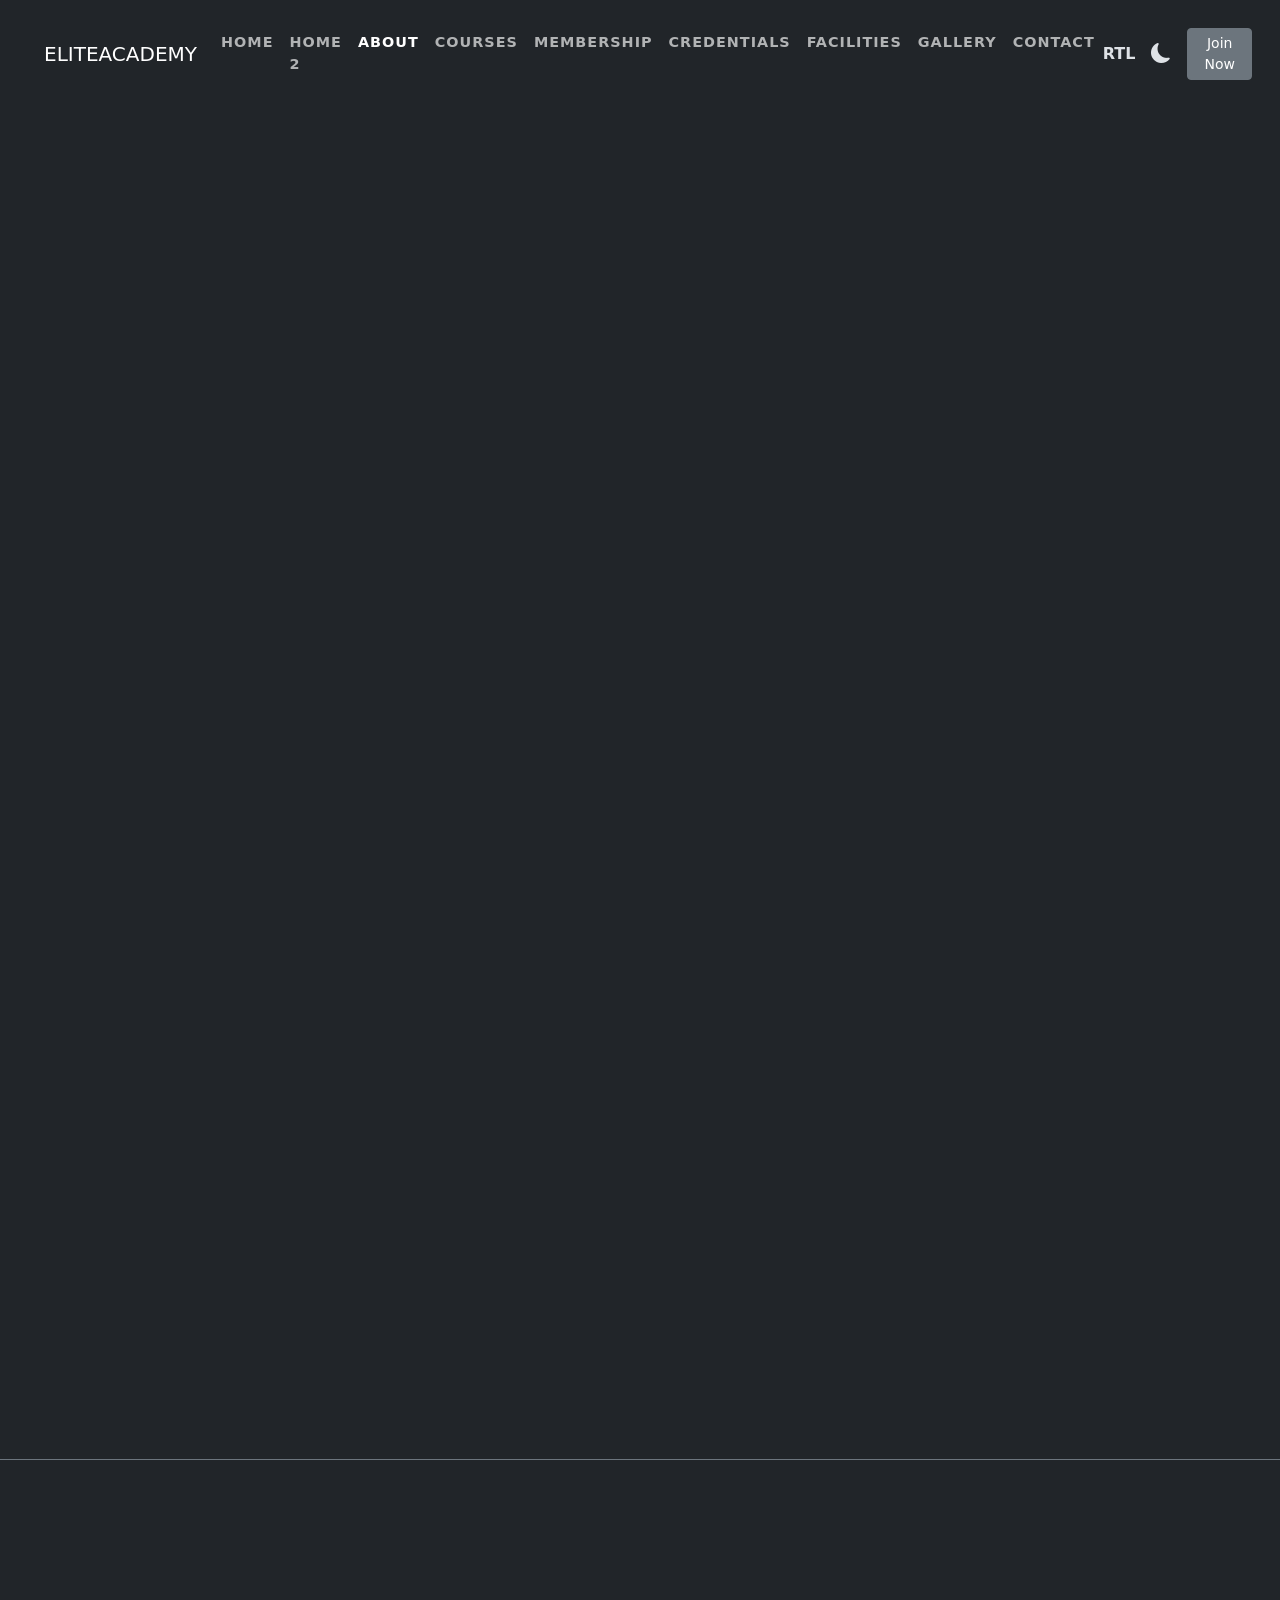
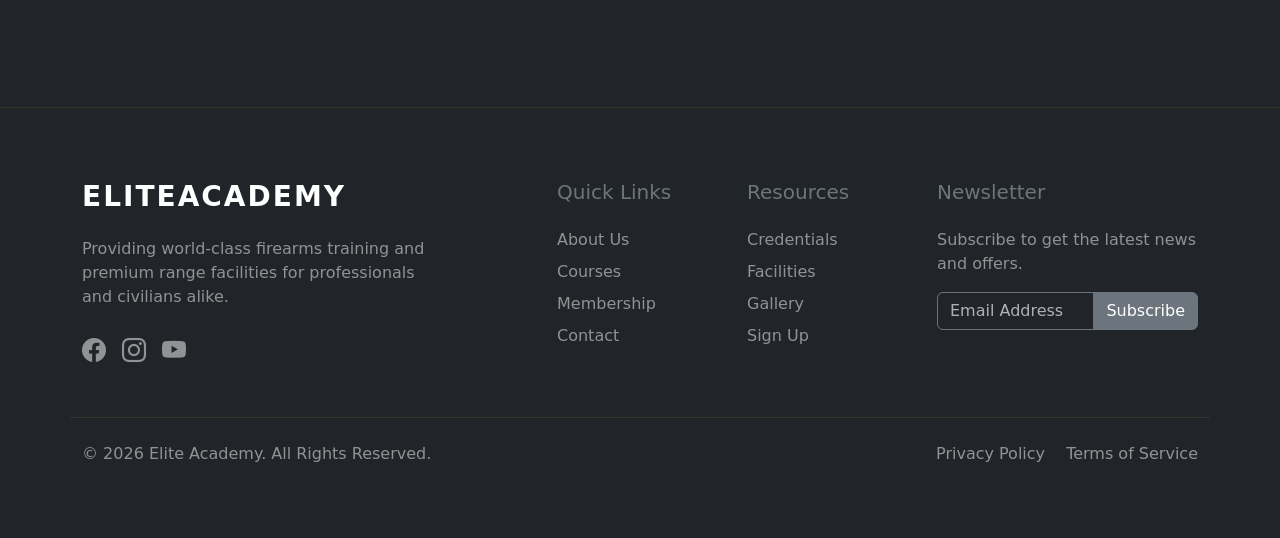
==== about.html @ 9412b26b "commit" ====
<!DOCTYPE html>
<html lang="en" data-bs-theme="dark">
<head>
  <meta charset="UTF-8">
  <meta name="viewport" content="width=device-width, initial-scale=1.0">
  <title>Elite Academy | About Us</title>
  <!-- Google Fonts -->
  <link href="https://fonts.googleapis.com/css2?family=Inter:wght@400;500;600&family=Outfit:wght@400;700;800&display=swap" rel="stylesheet">
  <!-- Bootstrap 5 CSS -->
  <link href="https://cdn.jsdelivr.net/npm/bootstrap@5.3.2/dist/css/bootstrap.min.css" rel="stylesheet">
  <!-- Bootstrap Icons -->
  <link rel="stylesheet" href="https://cdn.jsdelivr.net/npm/bootstrap-icons@1.11.1/font/bootstrap-icons.css">
  <!-- AOS CSS -->
  <link href="https://unpkg.com/aos@2.3.1/dist/aos.css" rel="stylesheet">
  <!-- Custom CSS -->
  <link rel="stylesheet" href="css/style.css">
  <!-- Favicon -->
  <link rel="icon" type="image/svg+xml" href="favicon.svg">
</head>
<body>

  <!-- Main Navigation -->
  <nav class="navbar navbar-expand-lg fixed-top glass-panel mx-3 mt-3" style="border-radius: 12px; padding: 0.5rem 1rem;">
    <div class="container-fluid">
      <a class="navbar-brand" href="index.html">ELITE<span style="color:var(--secondary-color)">ACADEMY</span></a>
      <button class="navbar-toggler" type="button" data-bs-toggle="collapse" data-bs-target="#navbarNav">
        <span class="navbar-toggler-icon"></span>
      </button>
      <div class="collapse navbar-collapse" id="navbarNav">
        <ul class="navbar-nav mx-auto mb-2 mb-lg-0 fw-semibold text-uppercase" style="letter-spacing: 1px; font-size: 0.9rem;">
          <li class="nav-item"><a class="nav-link" href="index.html">Home</a></li>
          <li class="nav-item"><a class="nav-link" href="home-2.html">Home 2</a></li>
          <li class="nav-item"><a class="nav-link active" href="about.html">About</a></li>
          <li class="nav-item"><a class="nav-link" href="courses.html">Courses</a></li>
          <li class="nav-item"><a class="nav-link" href="membership.html">Membership</a></li>
          <li class="nav-item"><a class="nav-link" href="credentials.html">Credentials</a></li>
          <li class="nav-item"><a class="nav-link" href="facilities.html">Facilities</a></li>
          <li class="nav-item"><a class="nav-link" href="gallery.html">Gallery</a></li>
          <li class="nav-item"><a class="nav-link" href="contact.html">Contact</a></li>
        </ul>
        <div class="d-flex align-items-center gap-3">
          <a href="#" id="rtl-toggle" class="nav-link fw-bold">RTL</a>
          <a href="#" id="theme-toggle" class="nav-link fs-5"><i class="bi bi-moon-fill"></i></a>
          <a href="signup.html" class="btn btn-secondary btn-sm px-3">Join Now</a>
        </div>
      </div>
    </div>
  </nav>

  <!-- Page Header -->
  <section class="py-5 mt-5 bg-color">
    <div class="container py-5 text-center" data-aos="fade-up">
      <h1 class="display-4 fw-bold">ABOUT <span style="color: var(--secondary-color);">ELITE ACADEMY</span></h1>
      <p class="lead text-muted mx-auto" style="max-width: 600px;">Forging elite marksmen through discipline, safety, and world-class instruction.</p>
    </div>
  </section>

  <!-- Academy Story Section -->
  <section class="py-5 bg-surface">
    <div class="container py-5">
      <div class="row align-items-center g-5">
        <div class="col-lg-6" data-aos="fade-right">
          <h2 class="fw-bold mb-4">Our Legacy of Excellence</h2>
          <p class="text-muted mb-4">Founded in 2010 by former military and law enforcement professionals, Elite Academy was built on a single premise: to provide civilian and professional shooters with the highest caliber of firearms training available.</p>
          <p class="text-muted mb-4">We believe that owning a firearm comes with a profound responsibility. Our mission is to equip every student with the knowledge, skills, and mindset necessary to handle firearms safely, effectively, and confidently under any circumstance.</p>
          <div class="d-flex align-items-center gap-4 mt-4">
            <div class="text-center">
              <h3 class="fw-bold text-secondary mb-1">15k+</h3>
              <span class="small text-muted">Students Trained</span>
            </div>
            <div class="text-center">
              <h3 class="fw-bold text-secondary mb-1">50+</h3>
              <span class="small text-muted">Expert Instructors</span>
            </div>
            <div class="text-center">
              <h3 class="fw-bold text-secondary mb-1">100%</h3>
              <span class="small text-muted">Safety Record</span>
            </div>
          </div>
        </div>
        <div class="col-lg-6" data-aos="fade-left">
          <div class="position-relative">
            <div class="bg-dark rounded-4 ratio ratio-4x3 d-flex align-items-center justify-content-center shadow-lg overflow-hidden">
              <img src="assets/images/certified_facility.png" alt="Certified Facility" class="w-100 h-100 object-fit-cover">
            </div>
            <div class="position-absolute bottom-0 start-0 m-3 m-md-4 bg-color p-3 p-md-4 rounded-4 shadow border border-secondary">
              <h5 class="fw-bold mb-0">Certified Facility</h5>
              <p class="text-muted small mb-0">NSSF 5-Star Rated</p>
            </div>
          </div>
        </div>
      </div>
    </div>
  </section>

  <!-- Core Values -->
  <section class="py-5 bg-color">
    <div class="container py-5">
      <h2 class="text-center fw-bold mb-5" data-aos="fade-up">Our Core Values</h2>
      <div class="row g-4 text-center">
        <div class="col-md-4" data-aos="fade-up" data-aos-delay="100">
          <i class="bi bi-shield-fill-exclamation text-secondary mb-3" style="font-size: 3rem;"></i>
          <h4 class="fw-bold">Safety First</h4>
          <p class="text-muted">Uncompromising adherence to safety protocols in every class and on every range.</p>
        </div>
        <div class="col-md-4" data-aos="fade-up" data-aos-delay="200">
          <i class="bi bi-bullseye text-secondary mb-3" style="font-size: 3rem;"></i>
          <h4 class="fw-bold">Precision</h4>
          <p class="text-muted">Commitment to accuracy, technique, and continuous improvement in marksmanship.</p>
        </div>
        <div class="col-md-4" data-aos="fade-up" data-aos-delay="300">
          <i class="bi bi-people-fill text-secondary mb-3" style="font-size: 3rem;"></i>
          <h4 class="fw-bold">Community</h4>
          <p class="text-muted">Fostering a welcoming environment for responsible gun owners to learn and grow together.</p>
        </div>
      </div>
    </div>
  </section>

  <!-- Our Facility Overview -->
  <section class="py-5 bg-surface border-top border-bottom border-secondary">
    <div class="container py-5">
      <div class="row align-items-center g-5">
        <div class="col-lg-6 order-lg-2" data-aos="fade-left">
          <h2 class="fw-bold mb-4">State-of-the-Art Facilities</h2>
          <p class="text-muted mb-4">Our 50,000 square foot facility was custom-built from the ground up to provide the safest, cleanest, and most technologically advanced shooting experience possible.</p>
          <ul class="list-unstyled mb-0">
            <li class="mb-3 d-flex align-items-center"><i class="bi bi-check2-square text-secondary me-3 fs-5"></i> 100-Yard Indoor Rifle Bays rated up to .50 BMG</li>
            <li class="mb-3 d-flex align-items-center"><i class="bi bi-check2-square text-secondary me-3 fs-5"></i> 360-Degree Tactical Shoot House for advanced training</li>
            <li class="mb-3 d-flex align-items-center"><i class="bi bi-check2-square text-secondary me-3 fs-5"></i> Advanced HEPA air filtration turning over air every 90 seconds</li>
          </ul>
        </div>
        <div class="col-lg-6 order-lg-1" data-aos="fade-right">
          <div class="img-zoom-container rounded-4 shadow-lg border border-secondary" style="height: 400px;">
            <img src="assets/images/certified_facility.png" alt="Facility" class="w-100 h-100 object-fit-cover">
          </div>
        </div>
      </div>
    </div>
  </section>

  <!-- Leadership Team -->
  <section class="py-5 bg-color">
    <div class="container py-5">
      <div class="text-center mb-5" data-aos="fade-up">
        <h6 class="text-secondary fw-bold">LEADERSHIP</h6>
        <h2 class="display-5 fw-bold">THE COMMAND STAFF</h2>
      </div>
      <div class="row g-4 justify-content-center">
        <div class="col-lg-4 col-md-6" data-aos="fade-up" data-aos-delay="100">
          <div class="military-card text-center p-4 h-100">
            <img src="https://images.unsplash.com/photo-1507003211169-0a1dd7228f2d?ixlib=rb-4.0.3&auto=format&fit=crop&w=400&q=80" alt="CEO" class="rounded-circle mb-4 border border-3 border-secondary" style="width: 150px; height: 150px; object-fit: cover;">
            <h4 class="fw-bold mb-1">Robert Vance</h4>
            <p class="text-secondary small mb-3">Founder & CEO</p>
            <p class="text-muted small">Former Marine Force Recon. Founded Elite Academy to bring professional-grade training to the civilian market.</p>
          </div>
        </div>
        <div class="col-lg-4 col-md-6" data-aos="fade-up" data-aos-delay="200">
          <div class="military-card text-center p-4 h-100">
            <img src="https://images.unsplash.com/photo-1573496359142-b8d87734a5a2?ixlib=rb-4.0.3&auto=format&fit=crop&w=400&q=80" alt="Director" class="rounded-circle mb-4 border border-3 border-secondary" style="width: 150px; height: 150px; object-fit: cover;">
            <h4 class="fw-bold mb-1">Elena Rostova</h4>
            <p class="text-secondary small mb-3">Director of Training</p>
            <p class="text-muted small">Oversees curriculum development. 15 years experience in international security consulting.</p>
          </div>
        </div>
      </div>
    </div>
  </section>

  <!-- Join The Team CTA -->
  <section class="py-5 bg-surface border-top border-secondary text-center">
    <div class="container py-5" data-aos="zoom-in">
      <h2 class="display-6 fw-bold mb-4">WANT TO JOIN OUR RANKS?</h2>
      <p class="text-muted mb-4 mx-auto" style="max-width: 600px;">We are always looking for dedicated Range Safety Officers, certified instructors, and administrative staff to join the Elite family.</p>
      <a href="contact.html" class="btn btn-secondary btn-lg px-5">View Careers</a>
    </div>
  </section>

  <!-- 7. Meet Our Instructors -->
  <section class="py-5 bg-color">
    <div class="container py-5">
      <div class="text-center mb-5" data-aos="fade-up">
        <h6 class="text-secondary fw-bold">OUR TEAM</h6>
        <h2 class="display-5 fw-bold">MEET THE EXPERTS</h2>
        <p class="text-muted mx-auto" style="max-width: 600px;">Learn from the best. Our instructors have decades of combined experience in military, law enforcement, and competitive shooting.</p>
      </div>
      <div class="row g-4">
        <!-- Instructor 1 -->
        <div class="col-lg-3 col-md-6" data-aos="fade-up" data-aos-delay="100">
          <div class="military-card h-100 border-0 shadow-sm text-center">
            <div class="p-4">
              <div class="rounded-circle overflow-hidden mx-auto mb-4 border border-3 border-secondary" style="width: 150px; height: 150px;">
                <img src="https://images.unsplash.com/photo-1564564321837-a57b7070ac4f?ixlib=rb-4.0.3&auto=format&fit=crop&w=400&q=80" alt="Instructor 1" class="w-100 h-100 object-fit-cover">
              </div>
              <h4 class="fw-bold mb-1">David "Ghost" Vance</h4>
              <p class="text-secondary small mb-3">Chief Instructor / Ex-Special Forces</p>
              <p class="text-muted small">Specializing in advanced tactical movement, low-light engagements, and long-range precision.</p>
            </div>
          </div>
        </div>
        <!-- Instructor 2 -->
        <div class="col-lg-3 col-md-6" data-aos="fade-up" data-aos-delay="200">
          <div class="military-card h-100 border-0 shadow-sm text-center">
            <div class="p-4">
              <div class="rounded-circle overflow-hidden mx-auto mb-4 border border-3 border-secondary" style="width: 150px; height: 150px;">
                <img src="https://images.unsplash.com/photo-1573496359142-b8d87734a5a2?ixlib=rb-4.0.3&auto=format&fit=crop&w=400&q=80" alt="Instructor 2" class="w-100 h-100 object-fit-cover">
              </div>
              <h4 class="fw-bold mb-1">Sarah Mitchell</h4>
              <p class="text-secondary small mb-3">Defensive Pistol Expert</p>
              <p class="text-muted small">Passionate about empowering civilians with CCW training, situational awareness, and safety fundamentals.</p>
            </div>
          </div>
        </div>
        <!-- Instructor 3 -->
        <div class="col-lg-3 col-md-6" data-aos="fade-up" data-aos-delay="300">
          <div class="military-card h-100 border-0 shadow-sm text-center">
            <div class="p-4">
              <div class="rounded-circle overflow-hidden mx-auto mb-4 border border-3 border-secondary" style="width: 150px; height: 150px;">
                <img src="https://images.unsplash.com/photo-1500648767791-00dcc994a43e?ixlib=rb-4.0.3&auto=format&fit=crop&w=400&q=80" alt="Instructor 3" class="w-100 h-100 object-fit-cover">
              </div>
              <h4 class="fw-bold mb-1">Marcus Thorne</h4>
              <p class="text-secondary small mb-3">Competitive Shooting Coach</p>
              <p class="text-muted small">Grand Master USPSA competitor. Focuses on speed, efficiency, and stage breakdown strategies.</p>
            </div>
          </div>
        </div>
        <!-- Instructor 4 -->
        <div class="col-lg-3 col-md-6" data-aos="fade-up" data-aos-delay="400">
          <div class="military-card h-100 border-0 shadow-sm text-center">
            <div class="p-4">
              <div class="rounded-circle overflow-hidden mx-auto mb-4 border border-3 border-secondary" style="width: 150px; height: 150px;">
                <img src="https://images.unsplash.com/photo-1507003211169-0a1dd7228f2d?ixlib=rb-4.0.3&auto=format&fit=crop&w=400&q=80" alt="Instructor 4" class="w-100 h-100 object-fit-cover">
              </div>
              <h4 class="fw-bold mb-1">James O'Connor</h4>
              <p class="text-secondary small mb-3">Law Enforcement Liaison</p>
              <p class="text-muted small">Over 20 years in law enforcement. Instructs on duty-carry techniques, escalation of force, and retention.</p>
            </div>
          </div>
        </div>
      </div>
    </div>
  </section>

  <!-- 6. Testimonials -->
  <section class="py-5 bg-surface">
    <div class="container py-5">
      <div class="text-center mb-5" data-aos="fade-up">
        <h6 class="text-secondary fw-bold">REVIEWS</h6>
        <h2 class="display-5 fw-bold">STUDENT SUCCESS STORIES</h2>
      </div>
      <div class="row g-4">
        <div class="col-lg-4" data-aos="fade-up" data-aos-delay="100">
          <div class="military-card p-4 h-100 d-flex flex-column">
            <div class="d-flex text-warning mb-3">
              <i class="bi bi-star-fill"></i><i class="bi bi-star-fill"></i><i class="bi bi-star-fill"></i><i class="bi bi-star-fill"></i><i class="bi bi-star-fill"></i>
            </div>
            <p class="fst-italic text-muted mb-4 flex-grow-1">"The credentialing system gave me a clear path to improve. I started at Level 1 with zero experience, and now I'm competing in local matches!"</p>
            <div class="d-flex align-items-center mt-auto">
              <div class="rounded-circle bg-secondary d-flex justify-content-center align-items-center fw-bold fs-5 text-dark" style="width: 50px; height: 50px;">JS</div>
              <div class="ms-3">
                <h6 class="mb-0 fw-bold">John Smith</h6>
                <span class="text-muted small">Advanced Member</span>
              </div>
            </div>
          </div>
        </div>
        <div class="col-lg-4" data-aos="fade-up" data-aos-delay="200">
          <div class="military-card p-4 h-100 d-flex flex-column">
            <div class="d-flex text-warning mb-3">
              <i class="bi bi-star-fill"></i><i class="bi bi-star-fill"></i><i class="bi bi-star-fill"></i><i class="bi bi-star-fill"></i><i class="bi bi-star-fill"></i>
            </div>
            <p class="fst-italic text-muted mb-4 flex-grow-1">"The facilities are top-notch and the instructors are incredibly patient but professional. Highly recommend the VIP membership."</p>
            <div class="d-flex align-items-center mt-auto">
              <div class="rounded-circle bg-secondary d-flex justify-content-center align-items-center fw-bold fs-5 text-dark" style="width: 50px; height: 50px;">MD</div>
              <div class="ms-3">
                <h6 class="mb-0 fw-bold">Mike Davis</h6>
                <span class="text-muted small">VIP Member</span>
              </div>
            </div>
          </div>
        </div>
        <div class="col-lg-4" data-aos="fade-up" data-aos-delay="300">
          <div class="military-card p-4 h-100 d-flex flex-column">
            <div class="d-flex text-warning mb-3">
              <i class="bi bi-star-fill"></i><i class="bi bi-star-fill"></i><i class="bi bi-star-fill"></i><i class="bi bi-star-fill"></i><i class="bi bi-star-fill"></i>
            </div>
            <p class="fst-italic text-muted mb-4 flex-grow-1">"Their safety-first culture immediately put me at ease. The defensive training course completely changed my perspective on personal protection."</p>
            <div class="d-flex align-items-center mt-auto">
              <div class="rounded-circle bg-secondary d-flex justify-content-center align-items-center fw-bold fs-5 text-dark" style="width: 50px; height: 50px;">ST</div>
              <div class="ms-3">
                <h6 class="mb-0 fw-bold">Sarah Thompson</h6>
                <span class="text-muted small">Level 2 Student</span>
              </div>
            </div>
          </div>
        </div>
      </div>
    </div>
  </section>

  <!-- 12. Newsletter CTA -->
  <section class="py-5 bg-color border-top border-secondary">
    <div class="container py-5">
      <div class="row justify-content-center text-center">
        <div class="col-lg-8" data-aos="zoom-in">
          <h2 class="display-6 fw-bold mb-3">STAY ON TARGET</h2>
          <p class="text-muted mb-4 mx-auto" style="max-width: 500px;">Join our mailing list to receive the latest news, exclusive course discounts, and upcoming event invitations directly to your inbox.</p>
          <form class="d-flex flex-column flex-md-row gap-2 justify-content-center mx-auto" style="max-width: 600px;">
            <input type="email" class="form-control bg-dark border-secondary text-white py-3 px-4" placeholder="Enter your email address" required>
            <button type="submit" class="btn btn-secondary py-3 px-5 fw-bold text-uppercase">Subscribe</button>
          </form>
          <p class="small text-muted mt-3">We respect your privacy. No spam, ever.</p>
        </div>
      </div>
    </div>
  </section>
  <!-- Footer -->
  <footer class="bg-dark text-white py-5 border-top" style="border-color: #2c382c !important;">
    <div class="container py-4">
      <div class="row g-4">
        <div class="col-lg-4">
          <h3 class="font-outfit fw-bold mb-4" style="letter-spacing: 2px;">ELITE<span style="color:var(--secondary-color)">ACADEMY</span></h3>
          <p class="text-white-50">Providing world-class firearms training and premium range facilities for professionals and civilians alike.</p>
          <div class="d-flex gap-3 mt-4">
            <a href="#" class="text-white-50 text-decoration-none fs-4 hover-secondary"><i class="bi bi-facebook"></i></a>
            <a href="#" class="text-white-50 text-decoration-none fs-4 hover-secondary"><i class="bi bi-instagram"></i></a>
            <a href="#" class="text-white-50 text-decoration-none fs-4 hover-secondary"><i class="bi bi-youtube"></i></a>
          </div>
        </div>
        <div class="col-lg-2 offset-lg-1">
          <h5 class="mb-4 text-secondary">Quick Links</h5>
          <ul class="list-unstyled">
            <li class="mb-2"><a href="about.html" class="text-white-50 text-decoration-none">About Us</a></li>
            <li class="mb-2"><a href="courses.html" class="text-white-50 text-decoration-none">Courses</a></li>
            <li class="mb-2"><a href="membership.html" class="text-white-50 text-decoration-none">Membership</a></li>
            <li class="mb-2"><a href="contact.html" class="text-white-50 text-decoration-none">Contact</a></li>
          </ul>
        </div>
        <div class="col-lg-2">
          <h5 class="mb-4 text-secondary">Resources</h5>
          <ul class="list-unstyled">
            <li class="mb-2"><a href="credentials.html" class="text-white-50 text-decoration-none">Credentials</a></li>
            <li class="mb-2"><a href="facilities.html" class="text-white-50 text-decoration-none">Facilities</a></li>
            <li class="mb-2"><a href="gallery.html" class="text-white-50 text-decoration-none">Gallery</a></li>
            <li class="mb-2"><a href="signup.html" class="text-white-50 text-decoration-none">Sign Up</a></li>
          </ul>
        </div>
        <div class="col-lg-3">
          <h5 class="mb-4 text-secondary">Newsletter</h5>
          <p class="text-white-50">Subscribe to get the latest news and offers.</p>
          <div class="input-group mb-3">
            <input type="email" class="form-control bg-transparent text-white border-secondary" placeholder="Email Address">
            <button class="btn btn-secondary" type="button">Subscribe</button>
          </div>
        </div>
      </div>
      <div class="row mt-5 pt-4 border-top" style="border-color: #2c382c !important;">
        <div class="col-md-6 text-center text-md-start">
          <p class="text-white-50 mb-0">&copy; 2026 Elite Academy. All Rights Reserved.</p>
        </div>
        <div class="col-md-6 text-center text-md-end">
          <a href="#" class="text-white-50 text-decoration-none me-3">Privacy Policy</a>
          <a href="#" class="text-white-50 text-decoration-none">Terms of Service</a>
        </div>
      </div>
    </div>
  </footer>

  <!-- GSAP & AOS Scripts -->
  <script src="https://cdnjs.cloudflare.com/ajax/libs/gsap/3.12.2/gsap.min.js"></script>
  <script src="https://cdnjs.cloudflare.com/ajax/libs/gsap/3.12.2/ScrollTrigger.min.js"></script>
  <script src="https://unpkg.com/aos@2.3.1/dist/aos.js"></script>
  <script src="https://cdn.jsdelivr.net/npm/bootstrap@5.3.2/dist/js/bootstrap.bundle.min.js"></script>
  
  <!-- Custom Scripts -->
  <script src="js/main.js"></script>
  <script src="js/animations.js"></script>
</body>
</html>
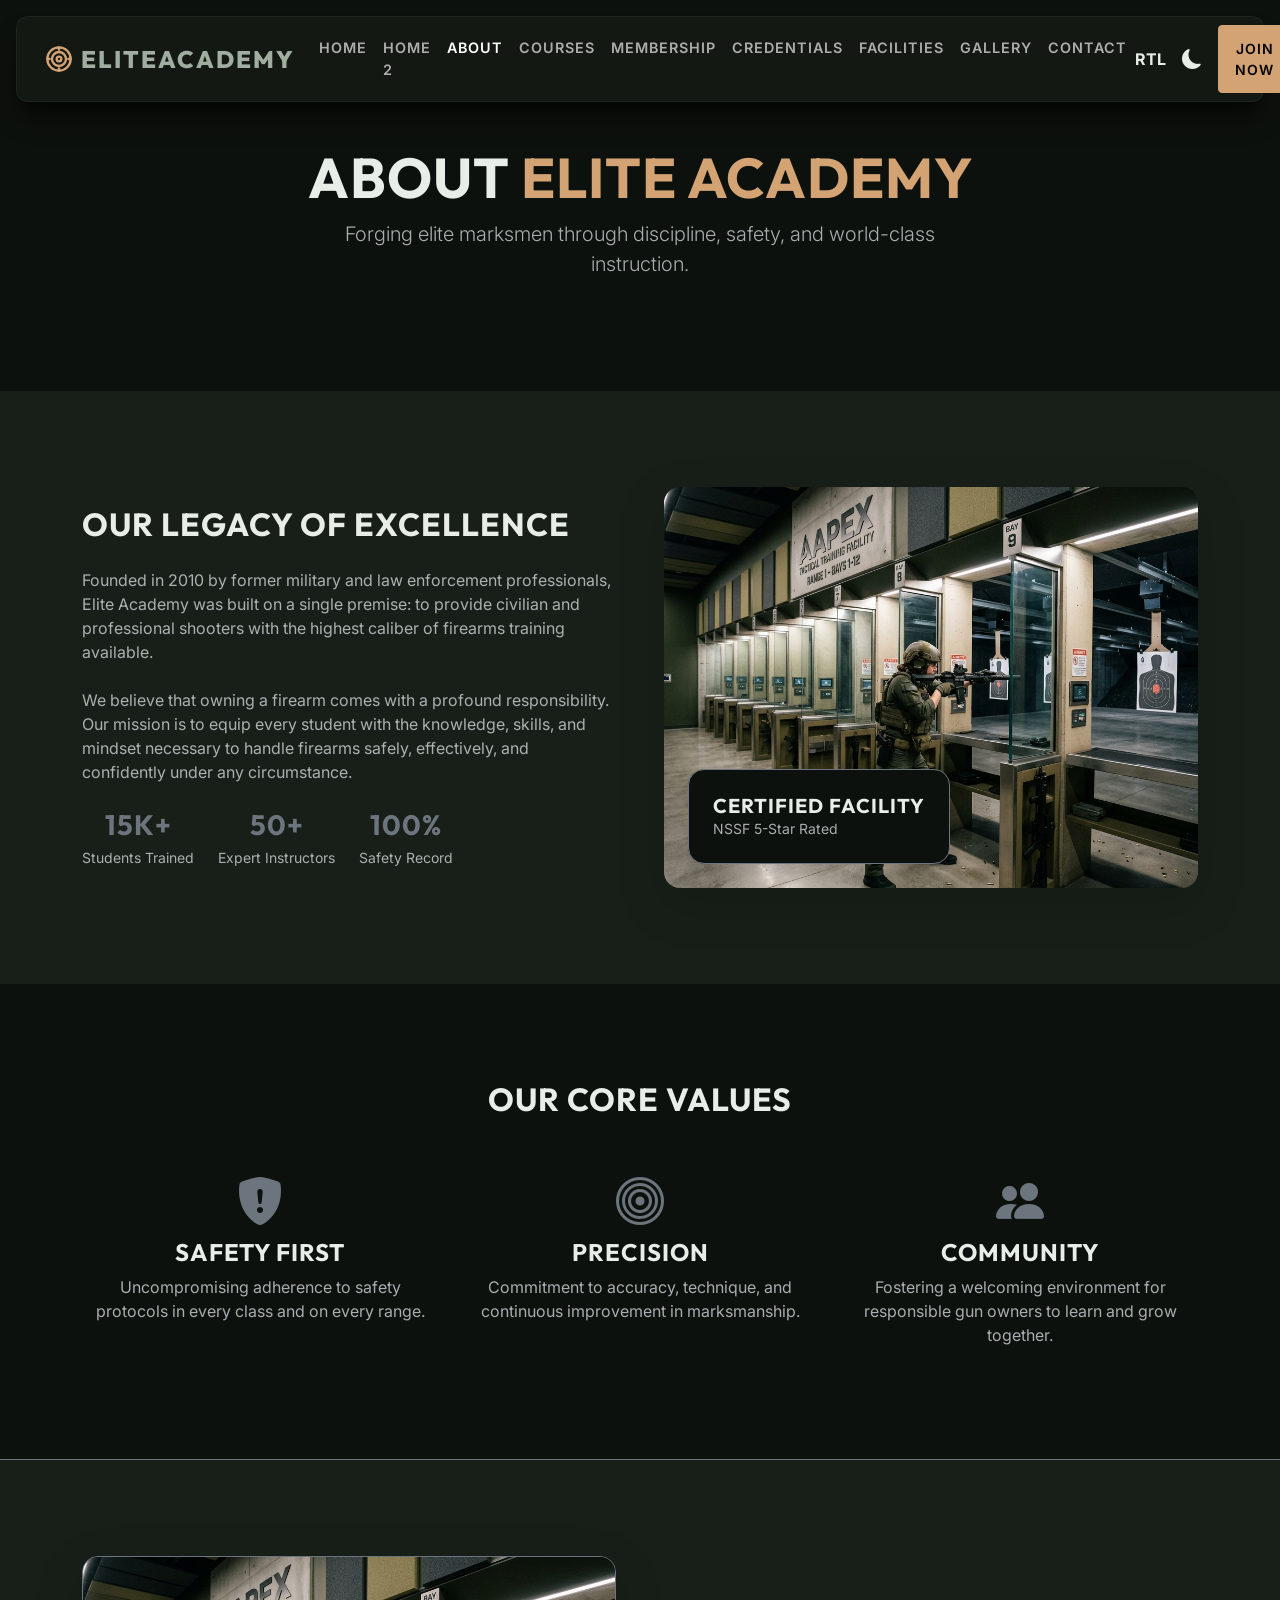
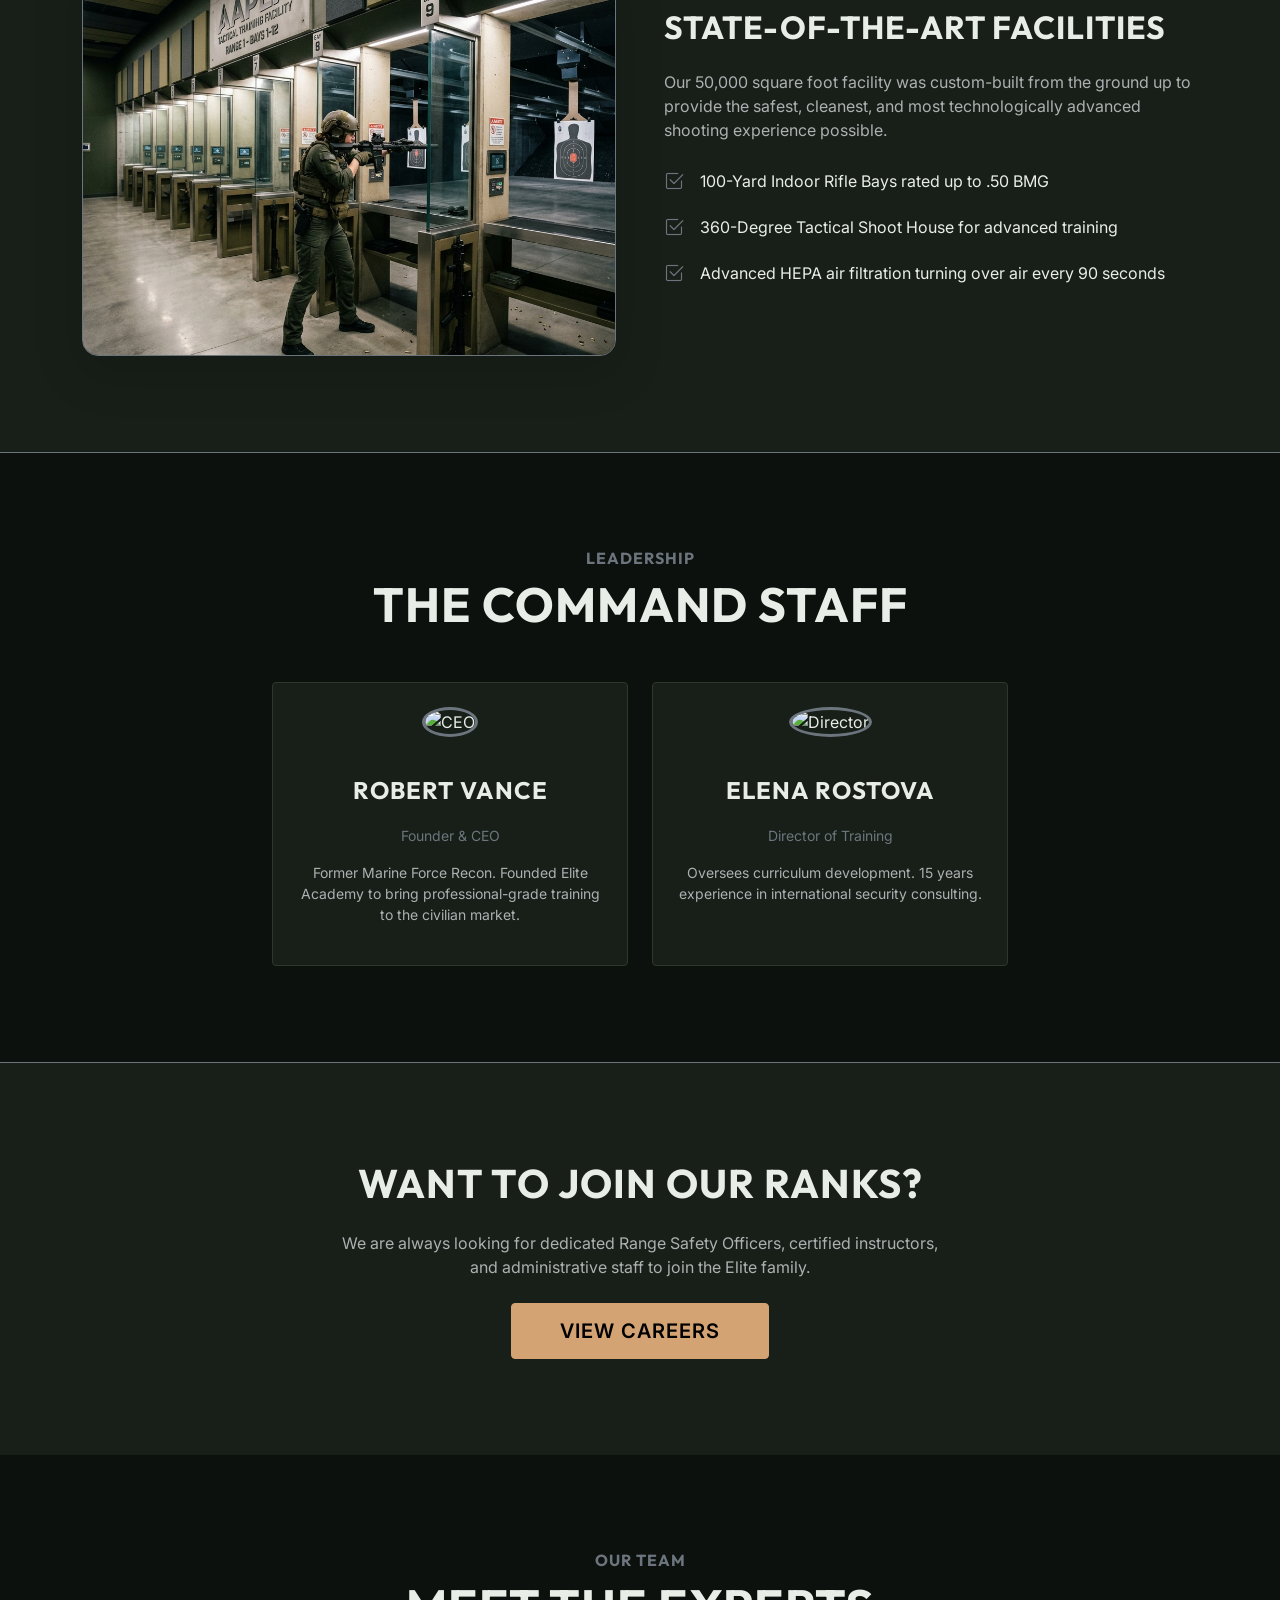
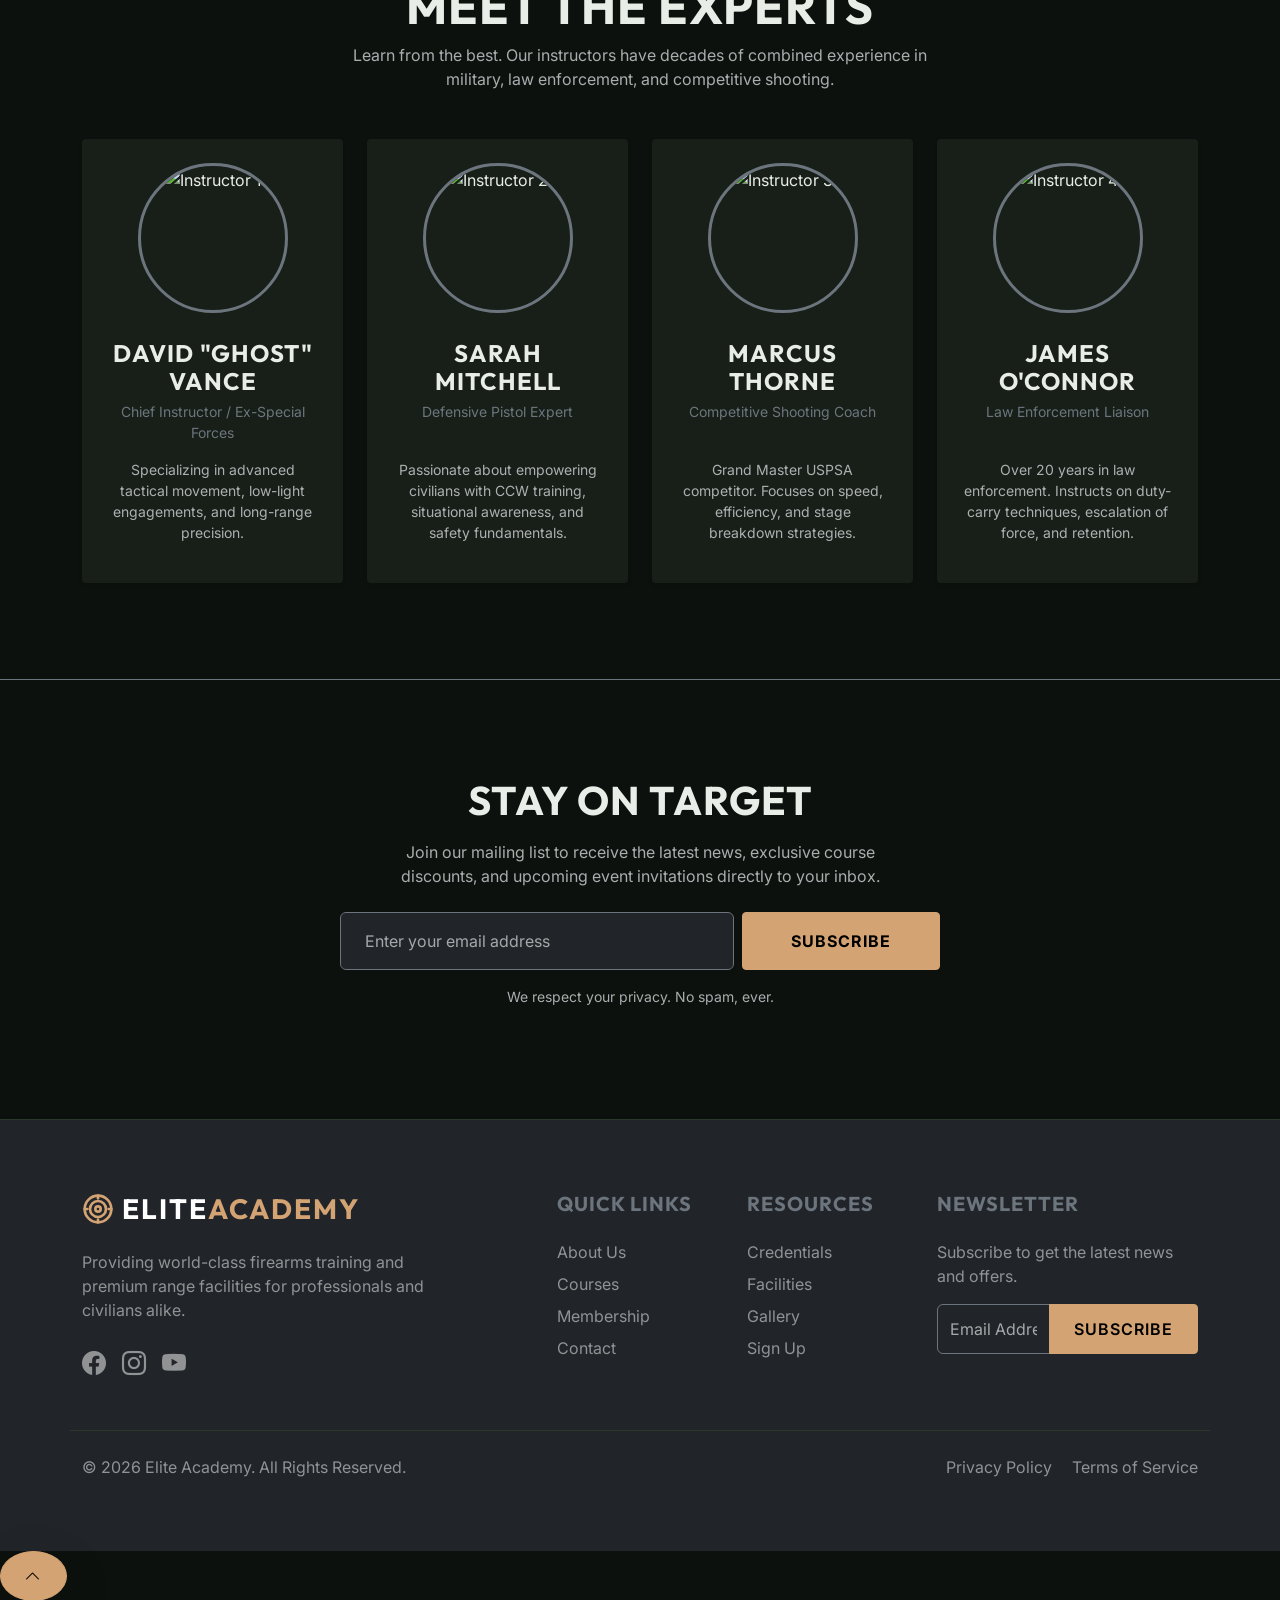
==== commit 56367966: "Add files via upload" ====
--- a/about.html
+++ b/about.html
@@ -20,9 +20,20 @@
 <body>
 
   <!-- Main Navigation -->
-  <nav class="navbar navbar-expand-lg fixed-top glass-panel mx-3 mt-3" style="border-radius: 12px; padding: 0.5rem 1rem;">
+  <nav class="navbar navbar-expand-xl fixed-top glass-panel mx-3 mt-3" style="border-radius: 12px; padding: 0.5rem 1rem;">
     <div class="container-fluid">
-      <a class="navbar-brand" href="index.html">ELITE<span style="color:var(--secondary-color)">ACADEMY</span></a>
+      <a class="navbar-brand d-flex align-items-center gap-2" href="index.html">
+        <svg xmlns="http://www.w3.org/2000/svg" width="28" height="28" viewBox="0 0 24 24" fill="none" stroke="var(--secondary-color)" stroke-width="2" stroke-linecap="round" stroke-linejoin="round">
+          <circle cx="12" cy="12" r="10"></circle>
+          <circle cx="12" cy="12" r="6"></circle>
+          <circle cx="12" cy="12" r="2"></circle>
+          <line x1="12" y1="2" x2="12" y2="4"></line>
+          <line x1="12" y1="20" x2="12" y2="22"></line>
+          <line x1="2" y1="12" x2="4" y2="12"></line>
+          <line x1="20" y1="12" x2="22" y2="12"></line>
+        </svg>
+        <span>ELITE<span style="color:var(--secondary-color)">ACADEMY</span></span>
+      </a>
       <button class="navbar-toggler" type="button" data-bs-toggle="collapse" data-bs-target="#navbarNav">
         <span class="navbar-toggler-icon"></span>
       </button>
@@ -150,17 +161,17 @@
         <div class="col-lg-4 col-md-6" data-aos="fade-up" data-aos-delay="100">
           <div class="military-card text-center p-4 h-100">
             <img src="https://images.unsplash.com/photo-1507003211169-0a1dd7228f2d?ixlib=rb-4.0.3&auto=format&fit=crop&w=400&q=80" alt="CEO" class="rounded-circle mb-4 border border-3 border-secondary" style="width: 150px; height: 150px; object-fit: cover;">
-            <h4 class="fw-bold mb-1">Robert Vance</h4>
+            <h4 class="fw-bold mb-1 d-flex align-items-center justify-content-center" style="min-height: 60px;">Robert Vance</h4>
             <p class="text-secondary small mb-3">Founder & CEO</p>
-            <p class="text-muted small">Former Marine Force Recon. Founded Elite Academy to bring professional-grade training to the civilian market.</p>
+            <p class="text-muted small mt-auto">Former Marine Force Recon. Founded Elite Academy to bring professional-grade training to the civilian market.</p>
           </div>
         </div>
         <div class="col-lg-4 col-md-6" data-aos="fade-up" data-aos-delay="200">
           <div class="military-card text-center p-4 h-100">
             <img src="https://images.unsplash.com/photo-1573496359142-b8d87734a5a2?ixlib=rb-4.0.3&auto=format&fit=crop&w=400&q=80" alt="Director" class="rounded-circle mb-4 border border-3 border-secondary" style="width: 150px; height: 150px; object-fit: cover;">
-            <h4 class="fw-bold mb-1">Elena Rostova</h4>
+            <h4 class="fw-bold mb-1 d-flex align-items-center justify-content-center" style="min-height: 60px;">Elena Rostova</h4>
             <p class="text-secondary small mb-3">Director of Training</p>
-            <p class="text-muted small">Oversees curriculum development. 15 years experience in international security consulting.</p>
+            <p class="text-muted small mt-auto">Oversees curriculum development. 15 years experience in international security consulting.</p>
           </div>
         </div>
       </div>
@@ -187,116 +198,61 @@
       <div class="row g-4">
         <!-- Instructor 1 -->
         <div class="col-lg-3 col-md-6" data-aos="fade-up" data-aos-delay="100">
-          <div class="military-card h-100 border-0 shadow-sm text-center">
-            <div class="p-4">
+          <div class="military-card h-100 border-0 shadow-sm text-center d-flex flex-column">
+            <div class="p-4 d-flex flex-column h-100">
               <div class="rounded-circle overflow-hidden mx-auto mb-4 border border-3 border-secondary" style="width: 150px; height: 150px;">
                 <img src="https://images.unsplash.com/photo-1564564321837-a57b7070ac4f?ixlib=rb-4.0.3&auto=format&fit=crop&w=400&q=80" alt="Instructor 1" class="w-100 h-100 object-fit-cover">
               </div>
-              <h4 class="fw-bold mb-1">David "Ghost" Vance</h4>
+              <h4 class="fw-bold mb-1 d-flex align-items-center justify-content-center" style="min-height: 60px;">David "Ghost" Vance</h4>
               <p class="text-secondary small mb-3">Chief Instructor / Ex-Special Forces</p>
-              <p class="text-muted small">Specializing in advanced tactical movement, low-light engagements, and long-range precision.</p>
+              <p class="text-muted small mt-auto">Specializing in advanced tactical movement, low-light engagements, and long-range precision.</p>
             </div>
           </div>
         </div>
         <!-- Instructor 2 -->
         <div class="col-lg-3 col-md-6" data-aos="fade-up" data-aos-delay="200">
-          <div class="military-card h-100 border-0 shadow-sm text-center">
-            <div class="p-4">
+          <div class="military-card h-100 border-0 shadow-sm text-center d-flex flex-column">
+            <div class="p-4 d-flex flex-column h-100">
               <div class="rounded-circle overflow-hidden mx-auto mb-4 border border-3 border-secondary" style="width: 150px; height: 150px;">
                 <img src="https://images.unsplash.com/photo-1573496359142-b8d87734a5a2?ixlib=rb-4.0.3&auto=format&fit=crop&w=400&q=80" alt="Instructor 2" class="w-100 h-100 object-fit-cover">
               </div>
-              <h4 class="fw-bold mb-1">Sarah Mitchell</h4>
+              <h4 class="fw-bold mb-1 d-flex align-items-center justify-content-center" style="min-height: 60px;">Sarah Mitchell</h4>
               <p class="text-secondary small mb-3">Defensive Pistol Expert</p>
-              <p class="text-muted small">Passionate about empowering civilians with CCW training, situational awareness, and safety fundamentals.</p>
+              <p class="text-muted small mt-auto">Passionate about empowering civilians with CCW training, situational awareness, and safety fundamentals.</p>
             </div>
           </div>
         </div>
         <!-- Instructor 3 -->
         <div class="col-lg-3 col-md-6" data-aos="fade-up" data-aos-delay="300">
-          <div class="military-card h-100 border-0 shadow-sm text-center">
-            <div class="p-4">
+          <div class="military-card h-100 border-0 shadow-sm text-center d-flex flex-column">
+            <div class="p-4 d-flex flex-column h-100">
               <div class="rounded-circle overflow-hidden mx-auto mb-4 border border-3 border-secondary" style="width: 150px; height: 150px;">
                 <img src="https://images.unsplash.com/photo-1500648767791-00dcc994a43e?ixlib=rb-4.0.3&auto=format&fit=crop&w=400&q=80" alt="Instructor 3" class="w-100 h-100 object-fit-cover">
               </div>
-              <h4 class="fw-bold mb-1">Marcus Thorne</h4>
+              <h4 class="fw-bold mb-1 d-flex align-items-center justify-content-center" style="min-height: 60px;">Marcus Thorne</h4>
               <p class="text-secondary small mb-3">Competitive Shooting Coach</p>
-              <p class="text-muted small">Grand Master USPSA competitor. Focuses on speed, efficiency, and stage breakdown strategies.</p>
+              <p class="text-muted small mt-auto">Grand Master USPSA competitor. Focuses on speed, efficiency, and stage breakdown strategies.</p>
             </div>
           </div>
         </div>
         <!-- Instructor 4 -->
         <div class="col-lg-3 col-md-6" data-aos="fade-up" data-aos-delay="400">
-          <div class="military-card h-100 border-0 shadow-sm text-center">
-            <div class="p-4">
+          <div class="military-card h-100 border-0 shadow-sm text-center d-flex flex-column">
+            <div class="p-4 d-flex flex-column h-100">
               <div class="rounded-circle overflow-hidden mx-auto mb-4 border border-3 border-secondary" style="width: 150px; height: 150px;">
                 <img src="https://images.unsplash.com/photo-1507003211169-0a1dd7228f2d?ixlib=rb-4.0.3&auto=format&fit=crop&w=400&q=80" alt="Instructor 4" class="w-100 h-100 object-fit-cover">
               </div>
-              <h4 class="fw-bold mb-1">James O'Connor</h4>
+              <h4 class="fw-bold mb-1 d-flex align-items-center justify-content-center" style="min-height: 60px;">James O'Connor</h4>
               <p class="text-secondary small mb-3">Law Enforcement Liaison</p>
-              <p class="text-muted small">Over 20 years in law enforcement. Instructs on duty-carry techniques, escalation of force, and retention.</p>
-            </div>
-          </div>
-        </div>
-      </div>
-    </div>
-  </section>
-
-  <!-- 6. Testimonials -->
-  <section class="py-5 bg-surface">
-    <div class="container py-5">
-      <div class="text-center mb-5" data-aos="fade-up">
-        <h6 class="text-secondary fw-bold">REVIEWS</h6>
-        <h2 class="display-5 fw-bold">STUDENT SUCCESS STORIES</h2>
-      </div>
-      <div class="row g-4">
-        <div class="col-lg-4" data-aos="fade-up" data-aos-delay="100">
-          <div class="military-card p-4 h-100 d-flex flex-column">
-            <div class="d-flex text-warning mb-3">
-              <i class="bi bi-star-fill"></i><i class="bi bi-star-fill"></i><i class="bi bi-star-fill"></i><i class="bi bi-star-fill"></i><i class="bi bi-star-fill"></i>
-            </div>
-            <p class="fst-italic text-muted mb-4 flex-grow-1">"The credentialing system gave me a clear path to improve. I started at Level 1 with zero experience, and now I'm competing in local matches!"</p>
-            <div class="d-flex align-items-center mt-auto">
-              <div class="rounded-circle bg-secondary d-flex justify-content-center align-items-center fw-bold fs-5 text-dark" style="width: 50px; height: 50px;">JS</div>
-              <div class="ms-3">
-                <h6 class="mb-0 fw-bold">John Smith</h6>
-                <span class="text-muted small">Advanced Member</span>
-              </div>
-            </div>
-          </div>
-        </div>
-        <div class="col-lg-4" data-aos="fade-up" data-aos-delay="200">
-          <div class="military-card p-4 h-100 d-flex flex-column">
-            <div class="d-flex text-warning mb-3">
-              <i class="bi bi-star-fill"></i><i class="bi bi-star-fill"></i><i class="bi bi-star-fill"></i><i class="bi bi-star-fill"></i><i class="bi bi-star-fill"></i>
-            </div>
-            <p class="fst-italic text-muted mb-4 flex-grow-1">"The facilities are top-notch and the instructors are incredibly patient but professional. Highly recommend the VIP membership."</p>
-            <div class="d-flex align-items-center mt-auto">
-              <div class="rounded-circle bg-secondary d-flex justify-content-center align-items-center fw-bold fs-5 text-dark" style="width: 50px; height: 50px;">MD</div>
-              <div class="ms-3">
-                <h6 class="mb-0 fw-bold">Mike Davis</h6>
-                <span class="text-muted small">VIP Member</span>
-              </div>
-            </div>
-          </div>
-        </div>
-        <div class="col-lg-4" data-aos="fade-up" data-aos-delay="300">
-          <div class="military-card p-4 h-100 d-flex flex-column">
-            <div class="d-flex text-warning mb-3">
-              <i class="bi bi-star-fill"></i><i class="bi bi-star-fill"></i><i class="bi bi-star-fill"></i><i class="bi bi-star-fill"></i><i class="bi bi-star-fill"></i>
-            </div>
-            <p class="fst-italic text-muted mb-4 flex-grow-1">"Their safety-first culture immediately put me at ease. The defensive training course completely changed my perspective on personal protection."</p>
-            <div class="d-flex align-items-center mt-auto">
-              <div class="rounded-circle bg-secondary d-flex justify-content-center align-items-center fw-bold fs-5 text-dark" style="width: 50px; height: 50px;">ST</div>
-              <div class="ms-3">
-                <h6 class="mb-0 fw-bold">Sarah Thompson</h6>
-                <span class="text-muted small">Level 2 Student</span>
-              </div>
-            </div>
-          </div>
-        </div>
-      </div>
-    </div>
-  </section>
+              <p class="text-muted small mt-auto">Over 20 years in law enforcement. Instructs on duty-carry techniques, escalation of force, and retention.</p>
+            </div>
+          </div>
+        </div>
+      </div>
+    </div>
+  </section>
+
+
 
   <!-- 12. Newsletter CTA -->
   <section class="py-5 bg-color border-top border-secondary">
@@ -319,7 +275,18 @@
     <div class="container py-4">
       <div class="row g-4">
         <div class="col-lg-4">
-          <h3 class="font-outfit fw-bold mb-4" style="letter-spacing: 2px;">ELITE<span style="color:var(--secondary-color)">ACADEMY</span></h3>
+          <h3 class="font-outfit fw-bold mb-4 d-flex align-items-center gap-2" style="letter-spacing: 2px;">
+            <svg xmlns="http://www.w3.org/2000/svg" width="32" height="32" viewBox="0 0 24 24" fill="none" stroke="var(--secondary-color)" stroke-width="2" stroke-linecap="round" stroke-linejoin="round">
+              <circle cx="12" cy="12" r="10"></circle>
+              <circle cx="12" cy="12" r="6"></circle>
+              <circle cx="12" cy="12" r="2"></circle>
+              <line x1="12" y1="2" x2="12" y2="4"></line>
+              <line x1="12" y1="20" x2="12" y2="22"></line>
+              <line x1="2" y1="12" x2="4" y2="12"></line>
+              <line x1="20" y1="12" x2="22" y2="12"></line>
+            </svg>
+            <span>ELITE<span style="color:var(--secondary-color)">ACADEMY</span></span>
+          </h3>
           <p class="text-white-50">Providing world-class firearms training and premium range facilities for professionals and civilians alike.</p>
           <div class="d-flex gap-3 mt-4">
             <a href="#" class="text-white-50 text-decoration-none fs-4 hover-secondary"><i class="bi bi-facebook"></i></a>
@@ -375,5 +342,10 @@
   <!-- Custom Scripts -->
   <script src="js/main.js"></script>
   <script src="js/animations.js"></script>
+
+  <!-- Back to Top Button -->
+  <button id="backToTopBtn" class="btn btn-secondary rounded-circle shadow-lg" title="Go to top">
+    <i class="bi bi-chevron-up"></i>
+  </button>
 </body>
 </html>
--- a/css/style.css
+++ b/css/style.css
@@ -0,0 +1,402 @@
+/* 
+ * Elite Academy - Modern Military Style & Design Tokens
+ */
+
+:root {
+  /* Tactical Military Palette - Light Mode Default */
+  --primary-color: #2b3a2a; /* Tactical Olive */
+  --primary-color-hover: #1e281e;
+  --secondary-color: #d4a373; /* Desert Sand / Accent */
+  --secondary-color-hover: #b88d64;
+  --accent-color: #8a9a5b; /* Lighter olive accent */
+  --bg-color: #f4f5f2; /* Off-white with green tint */
+  --bg-surface: #ffffff;
+  --text-primary: #1c211c;
+  --text-secondary: #4a544a;
+  --border-color: #d1d8d1;
+  --glass-bg: rgba(255, 255, 255, 0.7);
+  --glass-border: rgba(255, 255, 255, 0.4);
+  --shadow-sm: 0 4px 6px -1px rgba(0, 0, 0, 0.1), 0 2px 4px -1px rgba(0, 0, 0, 0.06);
+  --shadow-md: 0 10px 15px -3px rgba(0, 0, 0, 0.1), 0 4px 6px -2px rgba(0, 0, 0, 0.05);
+  --shadow-lg: 0 20px 25px -5px rgba(0, 0, 0, 0.1), 0 10px 10px -5px rgba(0, 0, 0, 0.04);
+}
+
+/* Dark Theme Variables */
+[data-bs-theme="dark"] {
+  --primary-color: #5c785c;
+  --primary-color-hover: #728f72;
+  --secondary-color: #d4a373;
+  --secondary-color-hover: #e0b489;
+  --accent-color: #43522f;
+  --bg-color: #0d110d; /* Very dark olive/charcoal */
+  --bg-surface: #181f18; /* Dark tactical surface */
+  --text-primary: #e8ede8;
+  --text-secondary: #a0ada0;
+  --border-color: #2c382c;
+  --glass-bg: rgba(24, 31, 24, 0.6);
+  --glass-border: rgba(255, 255, 255, 0.05);
+  --shadow-sm: 0 4px 6px -1px rgba(0, 0, 0, 0.5), 0 2px 4px -1px rgba(0, 0, 0, 0.3);
+  --shadow-md: 0 10px 15px -3px rgba(0, 0, 0, 0.5), 0 4px 6px -2px rgba(0, 0, 0, 0.3);
+  --shadow-lg: 0 20px 25px -5px rgba(0, 0, 0, 0.5), 0 10px 10px -5px rgba(0, 0, 0, 0.3);
+}
+
+html, body {
+  background-color: var(--bg-color);
+  color: var(--text-primary);
+  font-family: 'Inter', sans-serif;
+  transition: background-color 0.3s ease, color 0.3s ease;
+  overflow-x: hidden;
+  max-width: 100%;
+  width: 100vw;
+}
+
+h1, h2, h3, h4, h5, h6 {
+  font-family: 'Outfit', sans-serif;
+  font-weight: 700;
+  text-transform: uppercase;
+  letter-spacing: 1px;
+}
+
+/* Utility Classes */
+.bg-color {
+  background-color: var(--bg-color) !important;
+}
+
+.bg-surface {
+  background-color: var(--bg-surface) !important;
+}
+
+/* Base Components */
+.btn-primary {
+  background-color: var(--primary-color);
+  border-color: var(--primary-color);
+  color: #fff;
+  border-radius: 4px;
+  text-transform: uppercase;
+  font-weight: 600;
+  letter-spacing: 1px;
+  padding: 0.75rem 1.5rem;
+  transition: all 0.3s ease;
+}
+
+.btn-primary:hover, .btn-primary:focus {
+  background-color: var(--primary-color-hover);
+  border-color: var(--primary-color-hover);
+  color: #fff;
+  transform: translateY(-2px);
+  box-shadow: var(--shadow-md);
+}
+
+.btn-secondary {
+  background-color: var(--secondary-color);
+  border-color: var(--secondary-color);
+  color: #000;
+  border-radius: 4px;
+  text-transform: uppercase;
+  font-weight: 600;
+  letter-spacing: 1px;
+  padding: 0.75rem 1.5rem;
+  transition: all 0.3s ease;
+}
+
+.btn-secondary:hover, .btn-secondary:focus {
+  background-color: var(--secondary-color-hover);
+  border-color: var(--secondary-color-hover);
+  color: #000;
+  transform: translateY(-2px);
+  box-shadow: var(--shadow-md);
+}
+
+/* Glassmorphism */
+.glass-panel {
+  background: var(--glass-bg);
+  backdrop-filter: blur(12px);
+  -webkit-backdrop-filter: blur(12px);
+  border: 1px solid var(--glass-border);
+  box-shadow: var(--shadow-lg);
+  border-radius: 8px;
+  color: var(--text-primary) !important;
+}
+
+.glass-panel h1, .glass-panel h2, .glass-panel h3, .glass-panel h4, .glass-panel h5, .glass-panel h6 {
+  color: var(--text-primary) !important;
+}
+
+.glass-panel p, .glass-panel .text-white-50, .glass-panel .text-white, .glass-panel span {
+  color: var(--text-secondary) !important;
+}
+
+/* Parallax Backgrounds */
+.parallax-section {
+  background-attachment: fixed;
+  background-position: center;
+  background-repeat: no-repeat;
+  background-size: cover;
+  position: relative;
+}
+
+.parallax-overlay {
+  position: absolute;
+  top: 0; left: 0; right: 0; bottom: 0;
+  background: rgba(0, 0, 0, 0.6); /* Dark overlay for readability */
+}
+
+/* Badges / Credentials */
+.badge-credential {
+  width: 100px;
+  height: 100px;
+  border-radius: 50%;
+  display: flex;
+  align-items: center;
+  justify-content: center;
+  font-size: 2rem;
+  margin: 0 auto 1rem;
+  background: var(--glass-bg);
+  border: 2px solid var(--secondary-color);
+  color: var(--secondary-color);
+  box-shadow: var(--shadow-md);
+  transition: transform 0.3s ease;
+}
+
+.badge-credential:hover {
+  transform: scale(1.1) rotate(5deg);
+}
+
+/* Image Zoom */
+.img-zoom-container {
+  overflow: hidden;
+  border-radius: 8px;
+}
+
+.img-zoom-container img {
+  transition: transform 0.5s ease;
+}
+
+.img-zoom-container:hover img {
+  transform: scale(1.05);
+}
+
+/* Navigation Overrides */
+.navbar {
+  transition: background-color 0.3s ease, padding 0.3s ease;
+}
+
+.navbar.scrolled {
+  background-color: var(--bg-surface) !important;
+  box-shadow: var(--shadow-md);
+  padding: 0.5rem 0;
+}
+
+.navbar-brand {
+  font-family: 'Outfit', sans-serif;
+  font-weight: 800;
+  font-size: 1.5rem;
+  letter-spacing: 2px;
+  color: var(--primary-color) !important;
+}
+
+[data-bs-theme="dark"] .navbar-brand {
+  color: #fff !important;
+}
+
+/* Custom Cards */
+.military-card {
+  background-color: var(--bg-surface);
+  border: 1px solid var(--border-color);
+  border-radius: 4px;
+  position: relative;
+  overflow: hidden;
+  transition: transform 0.3s ease, box-shadow 0.3s ease;
+}
+
+.military-card::before {
+  content: '';
+  position: absolute;
+  top: 0;
+  left: 0;
+  width: 4px;
+  height: 100%;
+  background-color: var(--secondary-color);
+  transform: scaleY(0);
+  transform-origin: top;
+  transition: transform 0.3s ease;
+}
+
+.military-card:hover {
+  transform: translateY(-5px);
+  box-shadow: var(--shadow-lg);
+}
+
+.military-card:hover::before {
+  transform: scaleY(1);
+}
+
+/* Timeline / Roadmap */
+.timeline {
+  position: relative;
+  padding: 20px 0;
+}
+
+.timeline::before {
+  content: '';
+  position: absolute;
+  top: 0;
+  left: 50%;
+  width: 4px;
+  height: 100%;
+  background: var(--primary-color);
+  transform: translateX(-50%);
+}
+
+.timeline-item {
+  position: relative;
+  margin-bottom: 40px;
+  width: 50%;
+  padding: 0 40px;
+}
+
+.timeline-item:nth-child(odd) {
+  left: 0;
+  text-align: right;
+}
+
+.timeline-item:nth-child(even) {
+  left: 50%;
+}
+
+.timeline-badge {
+  position: absolute;
+  top: 20px;
+  width: 20px;
+  height: 20px;
+  border-radius: 50%;
+  background: var(--secondary-color);
+  border: 4px solid var(--bg-color);
+}
+
+.timeline-item:nth-child(odd) .timeline-badge {
+  right: -10px;
+}
+
+.timeline-item:nth-child(even) .timeline-badge {
+  left: -10px;
+}
+
+/* RTL Adjustments */
+[dir="rtl"] .navbar-nav {
+  margin-right: auto;
+  margin-left: 0;
+}
+[dir="rtl"] .timeline-item:nth-child(odd) {
+  text-align: left;
+}
+[dir="rtl"] .timeline-item:nth-child(even) {
+  text-align: right;
+}
+[dir="rtl"] .timeline::before {
+  right: 50%;
+  left: auto;
+  transform: translateX(50%);
+}
+[dir="rtl"] .timeline-item:nth-child(odd) .timeline-badge {
+  left: -10px;
+  right: auto;
+}
+[dir="rtl"] .timeline-item:nth-child(even) .timeline-badge {
+  right: -10px;
+  left: auto;
+}
+[dir="rtl"] .military-card::before {
+  right: 0;
+  left: auto;
+}
+
+/* Responsive Adjustments */
+@media (max-width: 992px) {
+  /* Adjust image containers on tablets and mobile to prevent massive heights */
+  .img-zoom-container {
+    height: 300px !important;
+  }
+}
+
+@media (max-width: 768px) {
+  /* Timeline Stacking */
+  .timeline::before {
+    left: 20px;
+    transform: none;
+  }
+  .timeline-item {
+    width: 100%;
+    padding: 0 0 0 50px;
+    margin-bottom: 30px;
+  }
+  .timeline-item:nth-child(odd),
+  .timeline-item:nth-child(even) {
+    left: 0;
+    text-align: left;
+  }
+  .timeline-item:nth-child(odd) .timeline-badge,
+  .timeline-item:nth-child(even) .timeline-badge {
+    left: 10px;
+    right: auto;
+  }
+
+  /* RTL Timeline overrides for mobile */
+  [dir="rtl"] .timeline::before {
+    left: auto;
+    right: 20px;
+    transform: none;
+  }
+  [dir="rtl"] .timeline-item {
+    padding: 0 50px 0 0;
+    text-align: right;
+  }
+  [dir="rtl"] .timeline-item:nth-child(odd) .timeline-badge,
+  [dir="rtl"] .timeline-item:nth-child(even) .timeline-badge {
+    left: auto;
+    right: 10px;
+  }
+
+  /* Disable parallax fixed attachment on mobile (fixes iOS zoom bug) */
+  .parallax-section {
+    background-attachment: scroll;
+  }
+
+  /* Scale down display headings for mobile */
+  .display-2 { font-size: 3rem; }
+  .display-3 { font-size: 2.5rem; }
+  .display-4 { font-size: 2rem; }
+  .display-5 { font-size: 1.75rem; }
+  .display-6 { font-size: 1.5rem; }
+  
+  /* Reduce excessive padding on mobile */
+  .py-5 {
+    padding-top: 2.5rem !important;
+    padding-bottom: 2.5rem !important;
+  }
+  .p-5 {
+    padding: 2rem !important;
+  }
+}
+/* Accordion Styles */
+.accordion-button {
+  color: var(--text-primary) !important;
+  background-color: var(--bg-surface) !important;
+}
+.accordion-button:not(.collapsed) {
+  color: var(--secondary-color) !important;
+  background-color: var(--bg-color) !important;
+}
+.accordion-item {
+  background-color: var(--bg-surface);
+  border-color: var(--text-secondary);
+}
+
+/* Form Control Placeholders on Dark Backgrounds */
+.form-control.bg-dark::placeholder,
+.form-control.text-white::placeholder {
+  color: rgba(255, 255, 255, 0.6) !important;
+}
+.form-control.bg-transparent::placeholder {
+  color: rgba(255, 255, 255, 0.6) !important;
+}
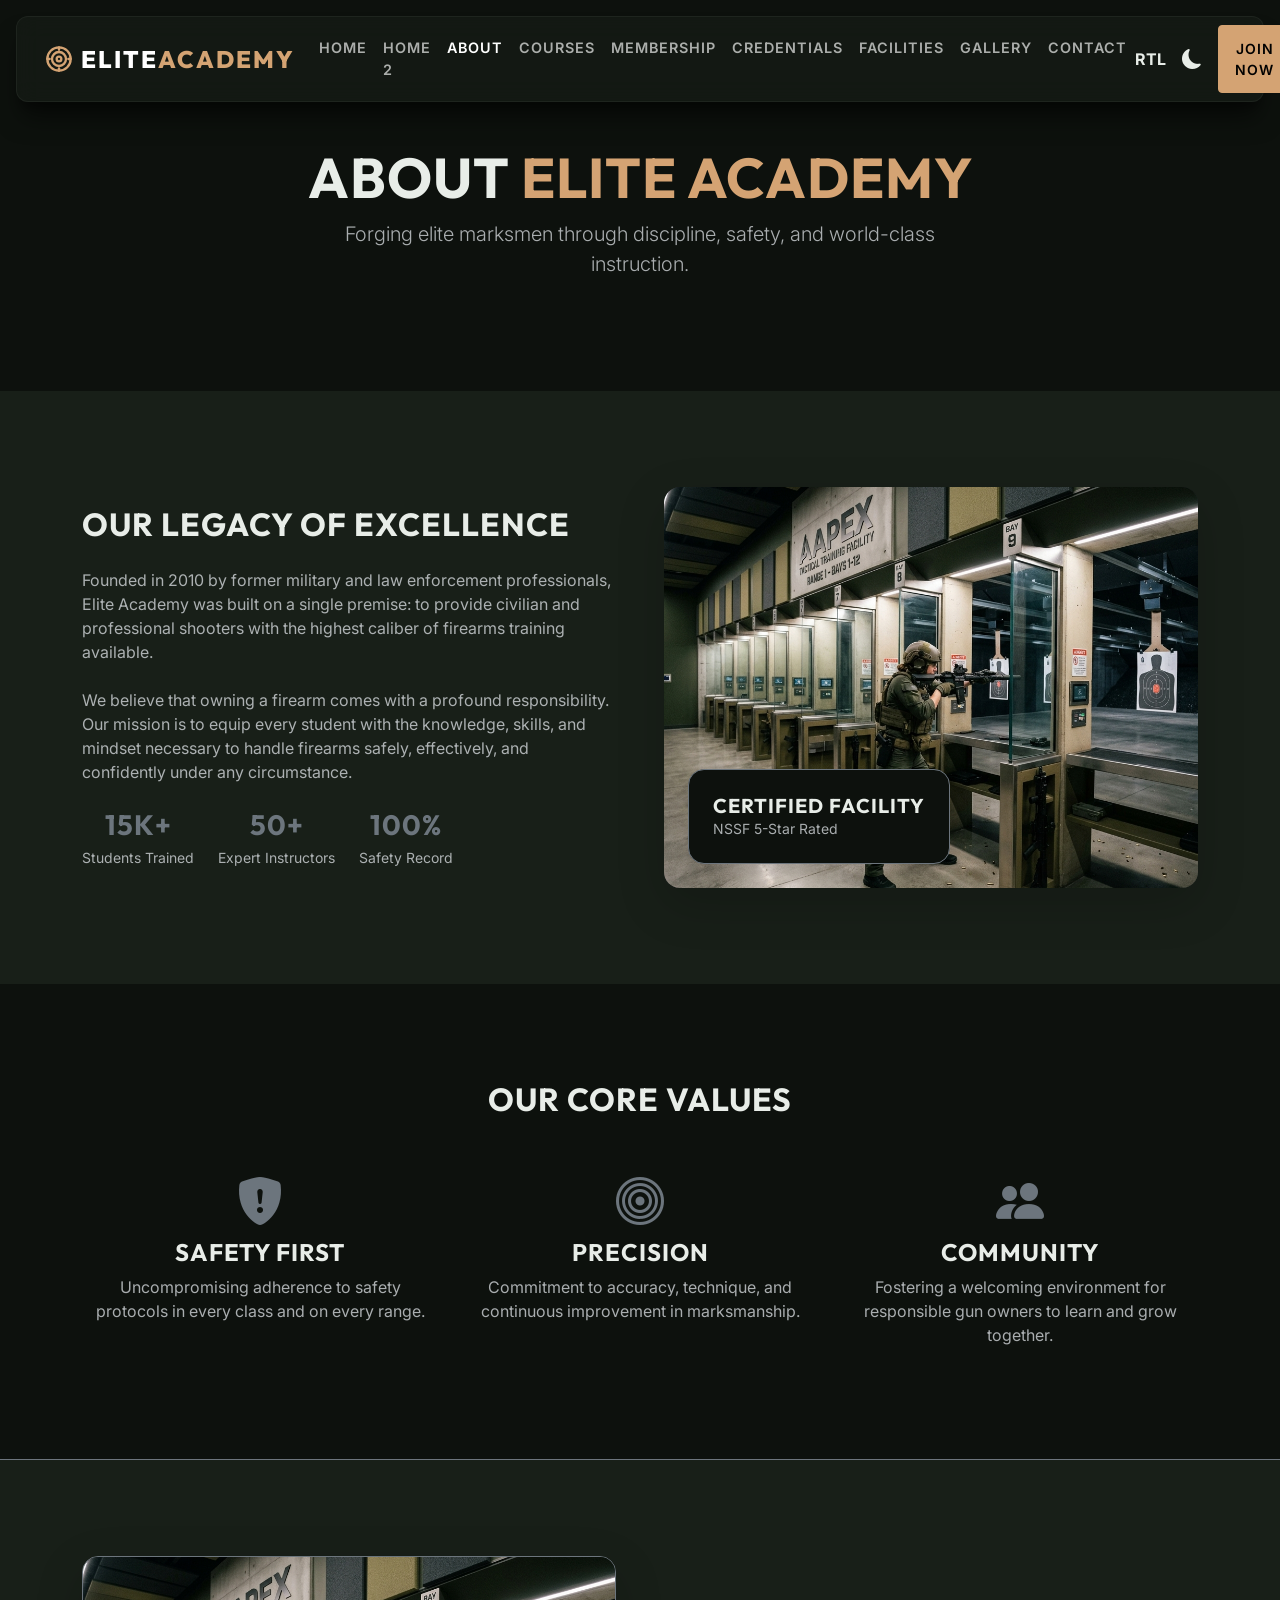
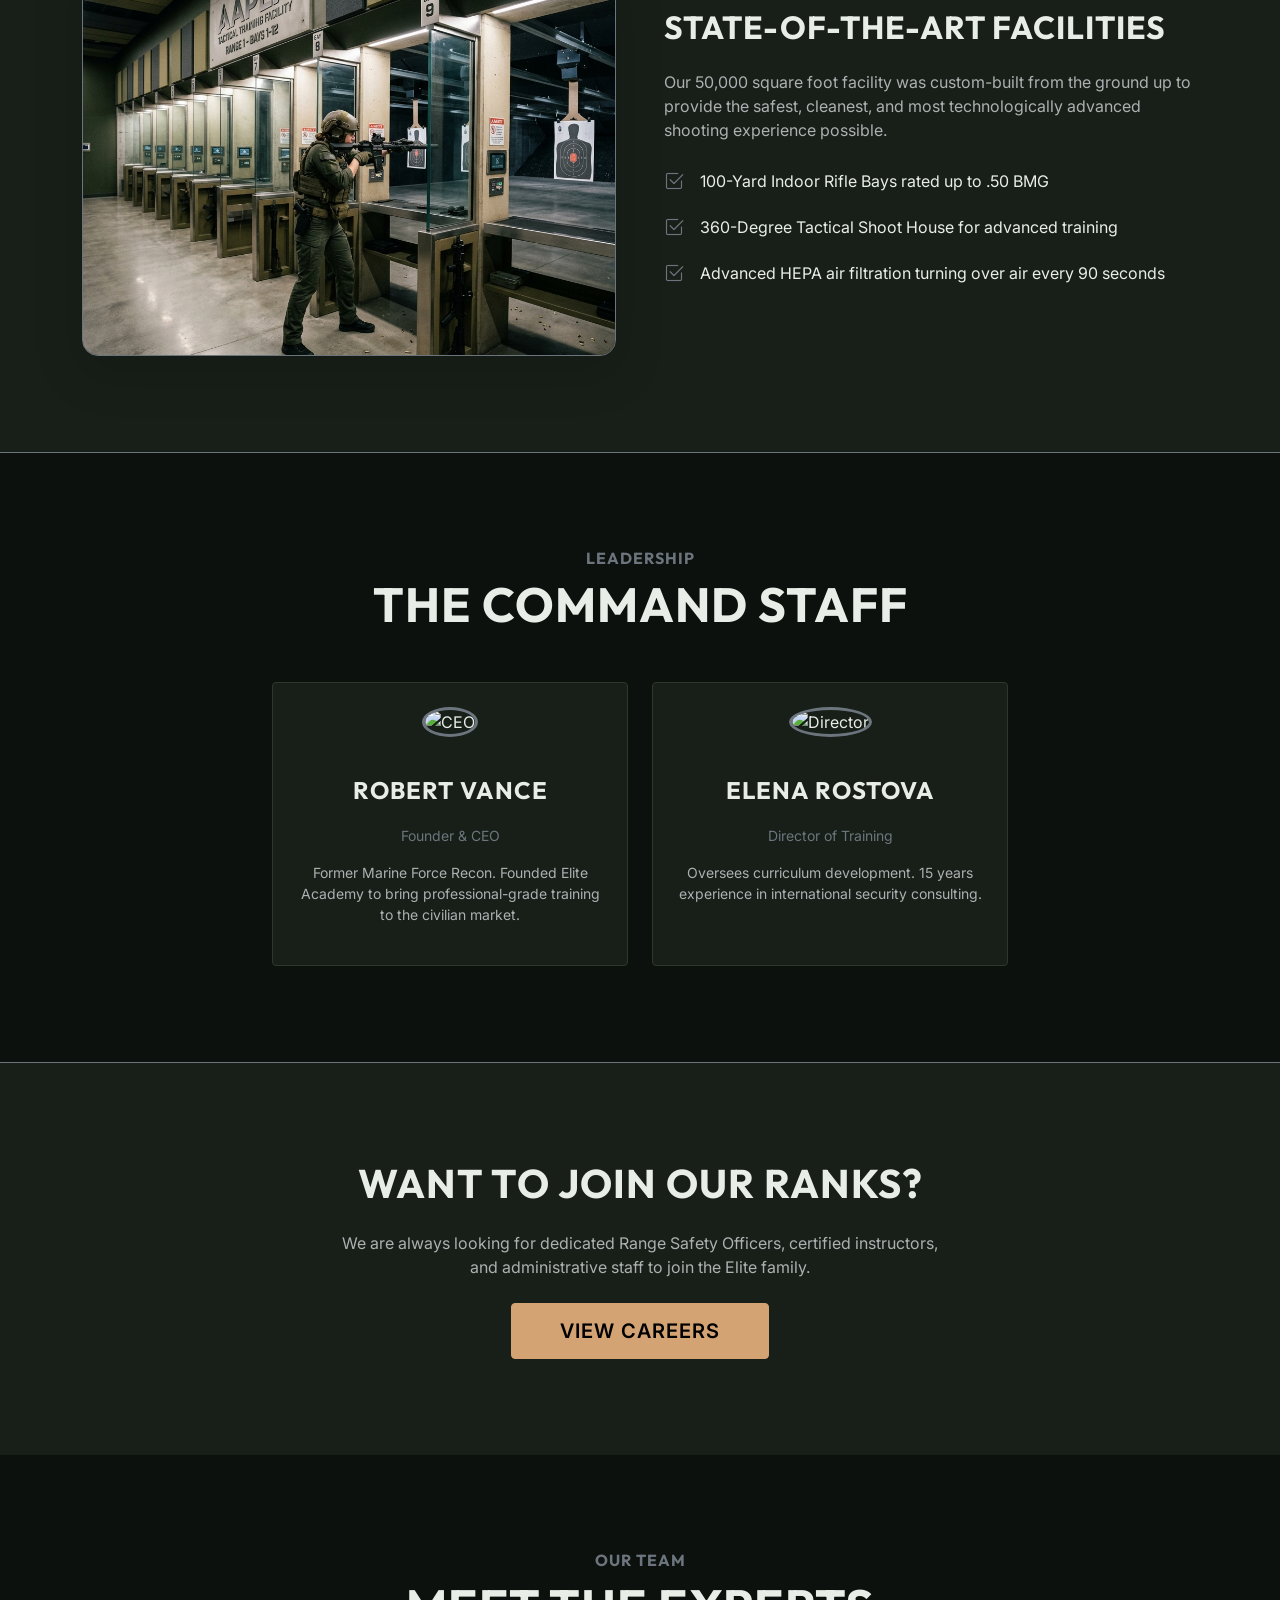
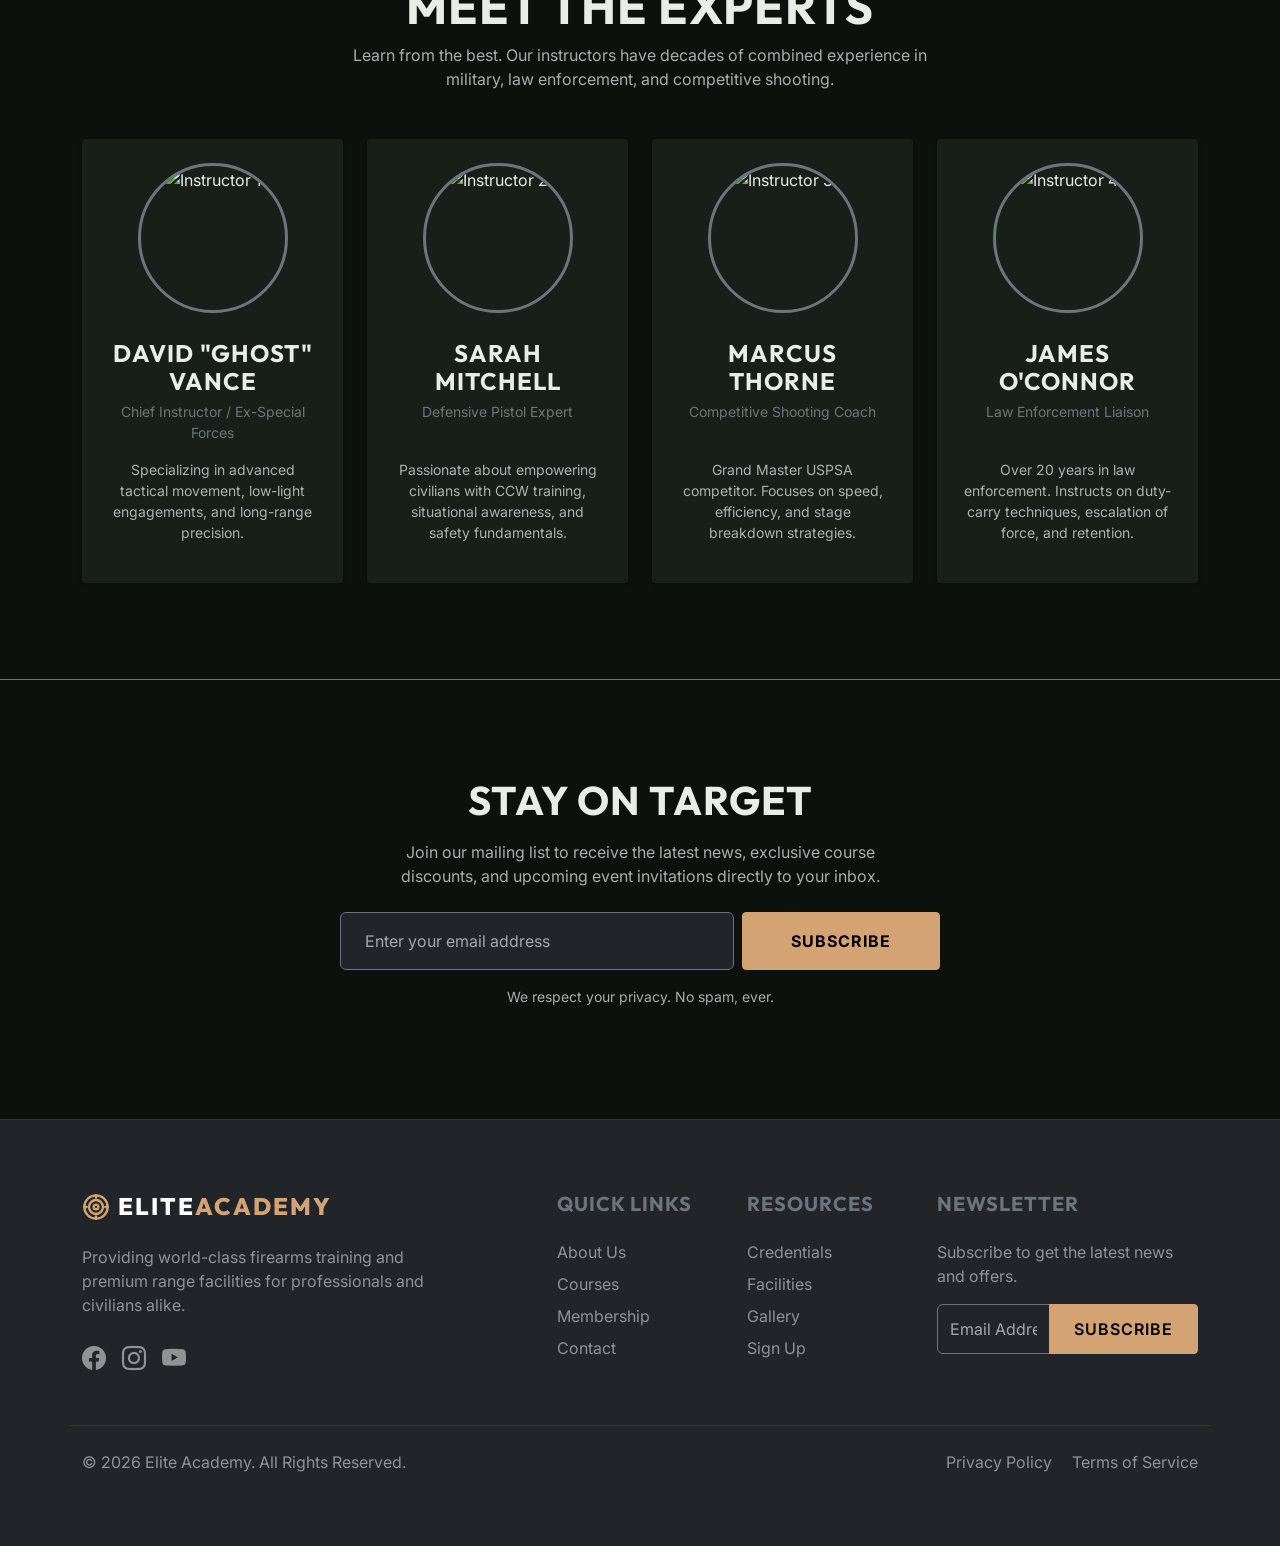
==== commit ddb08c08: "COMMIT" ====
--- a/about.html
+++ b/about.html
@@ -275,8 +275,8 @@
     <div class="container py-4">
       <div class="row g-4">
         <div class="col-lg-4">
-          <h3 class="font-outfit fw-bold mb-4 d-flex align-items-center gap-2" style="letter-spacing: 2px;">
-            <svg xmlns="http://www.w3.org/2000/svg" width="32" height="32" viewBox="0 0 24 24" fill="none" stroke="var(--secondary-color)" stroke-width="2" stroke-linecap="round" stroke-linejoin="round">
+          <h3 class="font-outfit mb-4 d-flex align-items-center gap-2" style="letter-spacing: 2px; font-size: 1.5rem; font-weight: 800;">
+            <svg xmlns="http://www.w3.org/2000/svg" width="28" height="28" viewBox="0 0 24 24" fill="none" stroke="var(--secondary-color)" stroke-width="2" stroke-linecap="round" stroke-linejoin="round">
               <circle cx="12" cy="12" r="10"></circle>
               <circle cx="12" cy="12" r="6"></circle>
               <circle cx="12" cy="12" r="2"></circle>
--- a/css/style.css
+++ b/css/style.css
@@ -1,383 +1,397 @@
-/* 
- * Elite Academy - Modern Military Style & Design Tokens
- */
-
-:root {
-  /* Tactical Military Palette - Light Mode Default */
-  --primary-color: #2b3a2a; /* Tactical Olive */
-  --primary-color-hover: #1e281e;
-  --secondary-color: #d4a373; /* Desert Sand / Accent */
-  --secondary-color-hover: #b88d64;
-  --accent-color: #8a9a5b; /* Lighter olive accent */
-  --bg-color: #f4f5f2; /* Off-white with green tint */
-  --bg-surface: #ffffff;
-  --text-primary: #1c211c;
-  --text-secondary: #4a544a;
-  --border-color: #d1d8d1;
-  --glass-bg: rgba(255, 255, 255, 0.7);
-  --glass-border: rgba(255, 255, 255, 0.4);
-  --shadow-sm: 0 4px 6px -1px rgba(0, 0, 0, 0.1), 0 2px 4px -1px rgba(0, 0, 0, 0.06);
-  --shadow-md: 0 10px 15px -3px rgba(0, 0, 0, 0.1), 0 4px 6px -2px rgba(0, 0, 0, 0.05);
-  --shadow-lg: 0 20px 25px -5px rgba(0, 0, 0, 0.1), 0 10px 10px -5px rgba(0, 0, 0, 0.04);
-}
-
-/* Dark Theme Variables */
-[data-bs-theme="dark"] {
-  --primary-color: #5c785c;
-  --primary-color-hover: #728f72;
-  --secondary-color: #d4a373;
-  --secondary-color-hover: #e0b489;
-  --accent-color: #43522f;
-  --bg-color: #0d110d; /* Very dark olive/charcoal */
-  --bg-surface: #181f18; /* Dark tactical surface */
-  --text-primary: #e8ede8;
-  --text-secondary: #a0ada0;
-  --border-color: #2c382c;
-  --glass-bg: rgba(24, 31, 24, 0.6);
-  --glass-border: rgba(255, 255, 255, 0.05);
-  --shadow-sm: 0 4px 6px -1px rgba(0, 0, 0, 0.5), 0 2px 4px -1px rgba(0, 0, 0, 0.3);
-  --shadow-md: 0 10px 15px -3px rgba(0, 0, 0, 0.5), 0 4px 6px -2px rgba(0, 0, 0, 0.3);
-  --shadow-lg: 0 20px 25px -5px rgba(0, 0, 0, 0.5), 0 10px 10px -5px rgba(0, 0, 0, 0.3);
-}
-
-html, body {
-  background-color: var(--bg-color);
-  color: var(--text-primary);
-  font-family: 'Inter', sans-serif;
-  transition: background-color 0.3s ease, color 0.3s ease;
-  overflow-x: hidden;
-  max-width: 100%;
-  width: 100vw;
-}
-
-h1, h2, h3, h4, h5, h6 {
-  font-family: 'Outfit', sans-serif;
-  font-weight: 700;
-  text-transform: uppercase;
-  letter-spacing: 1px;
-}
-
-/* Utility Classes */
-.bg-color {
-  background-color: var(--bg-color) !important;
-}
-
-.bg-surface {
-  background-color: var(--bg-surface) !important;
-}
-
-/* Base Components */
-.btn-primary {
-  background-color: var(--primary-color);
-  border-color: var(--primary-color);
-  color: #fff;
-  border-radius: 4px;
-  text-transform: uppercase;
-  font-weight: 600;
-  letter-spacing: 1px;
-  padding: 0.75rem 1.5rem;
-  transition: all 0.3s ease;
-}
-
-.btn-primary:hover, .btn-primary:focus {
-  background-color: var(--primary-color-hover);
-  border-color: var(--primary-color-hover);
-  color: #fff;
-  transform: translateY(-2px);
-  box-shadow: var(--shadow-md);
-}
-
-.btn-secondary {
-  background-color: var(--secondary-color);
-  border-color: var(--secondary-color);
-  color: #000;
-  border-radius: 4px;
-  text-transform: uppercase;
-  font-weight: 600;
-  letter-spacing: 1px;
-  padding: 0.75rem 1.5rem;
-  transition: all 0.3s ease;
-}
-
-.btn-secondary:hover, .btn-secondary:focus {
-  background-color: var(--secondary-color-hover);
-  border-color: var(--secondary-color-hover);
-  color: #000;
-  transform: translateY(-2px);
-  box-shadow: var(--shadow-md);
-}
-
-/* Glassmorphism */
-.glass-panel {
-  background: var(--glass-bg);
-  backdrop-filter: blur(12px);
-  -webkit-backdrop-filter: blur(12px);
-  border: 1px solid var(--glass-border);
-  box-shadow: var(--shadow-lg);
-  border-radius: 8px;
-  color: var(--text-primary) !important;
-}
-
-.glass-panel h1, .glass-panel h2, .glass-panel h3, .glass-panel h4, .glass-panel h5, .glass-panel h6 {
-  color: var(--text-primary) !important;
-}
-
-.glass-panel p, .glass-panel .text-white-50, .glass-panel .text-white, .glass-panel span {
-  color: var(--text-secondary) !important;
-}
-
-/* Parallax Backgrounds */
-.parallax-section {
-  background-attachment: fixed;
-  background-position: center;
-  background-repeat: no-repeat;
-  background-size: cover;
-  position: relative;
-}
-
-.parallax-overlay {
-  position: absolute;
-  top: 0; left: 0; right: 0; bottom: 0;
-  background: rgba(0, 0, 0, 0.6); /* Dark overlay for readability */
-}
-
-/* Badges / Credentials */
-.badge-credential {
-  width: 100px;
-  height: 100px;
-  border-radius: 50%;
-  display: flex;
-  align-items: center;
-  justify-content: center;
-  font-size: 2rem;
-  margin: 0 auto 1rem;
-  background: var(--glass-bg);
-  border: 2px solid var(--secondary-color);
-  color: var(--secondary-color);
-  box-shadow: var(--shadow-md);
-  transition: transform 0.3s ease;
-}
-
-.badge-credential:hover {
-  transform: scale(1.1) rotate(5deg);
-}
-
-/* Image Zoom */
-.img-zoom-container {
-  overflow: hidden;
-  border-radius: 8px;
-}
-
-.img-zoom-container img {
-  transition: transform 0.5s ease;
-}
-
-.img-zoom-container:hover img {
-  transform: scale(1.05);
-}
-
-/* Navigation Overrides */
-.navbar {
-  transition: background-color 0.3s ease, padding 0.3s ease;
-}
-
-.navbar.scrolled {
-  background-color: var(--bg-surface) !important;
-  box-shadow: var(--shadow-md);
-  padding: 0.5rem 0;
-}
-
-.navbar-brand {
-  font-family: 'Outfit', sans-serif;
-  font-weight: 800;
-  font-size: 1.5rem;
-  letter-spacing: 2px;
-  color: var(--primary-color) !important;
-}
-
-[data-bs-theme="dark"] .navbar-brand {
-  color: #fff !important;
-}
-
-/* Custom Cards */
-.military-card {
-  background-color: var(--bg-surface);
-  border: 1px solid var(--border-color);
-  border-radius: 4px;
-  position: relative;
-  overflow: hidden;
-  transition: transform 0.3s ease, box-shadow 0.3s ease;
-}
-
-.military-card::before {
-  content: '';
-  position: absolute;
-  top: 0;
-  left: 0;
-  width: 4px;
-  height: 100%;
-  background-color: var(--secondary-color);
-  transform: scaleY(0);
-  transform-origin: top;
-  transition: transform 0.3s ease;
-}
-
-.military-card:hover {
-  transform: translateY(-5px);
-  box-shadow: var(--shadow-lg);
-}
-
-.military-card:hover::before {
-  transform: scaleY(1);
-}
-
-/* Timeline / Roadmap */
-.timeline {
-  position: relative;
-  padding: 20px 0;
-}
-
-.timeline::before {
-  content: '';
-  position: absolute;
-  top: 0;
-  left: 50%;
-  width: 4px;
-  height: 100%;
-  background: var(--primary-color);
-  transform: translateX(-50%);
-}
-
-.timeline-item {
-  position: relative;
-  margin-bottom: 40px;
-  width: 50%;
-  padding: 0 40px;
-}
-
-.timeline-item:nth-child(odd) {
-  left: 0;
-  text-align: right;
-}
-
-.timeline-item:nth-child(even) {
-  left: 50%;
-}
-
-.timeline-badge {
-  position: absolute;
-  top: 20px;
-  width: 20px;
-  height: 20px;
-  border-radius: 50%;
-  background: var(--secondary-color);
-  border: 4px solid var(--bg-color);
-}
-
-.timeline-item:nth-child(odd) .timeline-badge {
-  right: -10px;
-}
-
-.timeline-item:nth-child(even) .timeline-badge {
-  left: -10px;
-}
-
-/* RTL Adjustments */
-[dir="rtl"] .navbar-nav {
-  margin-right: auto;
-  margin-left: 0;
-}
-[dir="rtl"] .timeline-item:nth-child(odd) {
-  text-align: left;
-}
-[dir="rtl"] .timeline-item:nth-child(even) {
-  text-align: right;
-}
-[dir="rtl"] .timeline::before {
-  right: 50%;
-  left: auto;
-  transform: translateX(50%);
-}
-[dir="rtl"] .timeline-item:nth-child(odd) .timeline-badge {
-  left: -10px;
-  right: auto;
-}
-[dir="rtl"] .timeline-item:nth-child(even) .timeline-badge {
-  right: -10px;
-  left: auto;
-}
-[dir="rtl"] .military-card::before {
-  right: 0;
-  left: auto;
-}
-
-/* Responsive Adjustments */
-@media (max-width: 992px) {
-  /* Adjust image containers on tablets and mobile to prevent massive heights */
-  .img-zoom-container {
-    height: 300px !important;
-  }
-}
-
-@media (max-width: 768px) {
-  /* Timeline Stacking */
-  .timeline::before {
-    left: 20px;
-    transform: none;
-  }
-  .timeline-item {
-    width: 100%;
-    padding: 0 0 0 50px;
-    margin-bottom: 30px;
-  }
-  .timeline-item:nth-child(odd),
-  .timeline-item:nth-child(even) {
-    left: 0;
-    text-align: left;
-  }
-  .timeline-item:nth-child(odd) .timeline-badge,
-  .timeline-item:nth-child(even) .timeline-badge {
-    left: 10px;
-    right: auto;
-  }
-
-  /* RTL Timeline overrides for mobile */
-  [dir="rtl"] .timeline::before {
-    left: auto;
-    right: 20px;
-    transform: none;
-  }
-  [dir="rtl"] .timeline-item {
-    padding: 0 50px 0 0;
-    text-align: right;
-  }
-  [dir="rtl"] .timeline-item:nth-child(odd) .timeline-badge,
-  [dir="rtl"] .timeline-item:nth-child(even) .timeline-badge {
-    left: auto;
-    right: 10px;
-  }
-
-  /* Disable parallax fixed attachment on mobile (fixes iOS zoom bug) */
-  .parallax-section {
-    background-attachment: scroll;
-  }
-
-  /* Scale down display headings for mobile */
-  .display-2 { font-size: 3rem; }
-  .display-3 { font-size: 2.5rem; }
-  .display-4 { font-size: 2rem; }
-  .display-5 { font-size: 1.75rem; }
-  .display-6 { font-size: 1.5rem; }
-  
-  /* Reduce excessive padding on mobile */
-  .py-5 {
-    padding-top: 2.5rem !important;
-    padding-bottom: 2.5rem !important;
-  }
-  .p-5 {
-    padding: 2rem !important;
-  }
-}
+/* 
+ * Elite Academy - Modern Military Style & Design Tokens
+ */
+
+:root {
+  /* Tactical Military Palette - Light Mode Default */
+  --primary-color: #2b3a2a; /* Tactical Olive */
+  --primary-color-hover: #1e281e;
+  --secondary-color: #d4a373; /* Desert Sand / Accent */
+  --secondary-color-hover: #b88d64;
+  --accent-color: #8a9a5b; /* Lighter olive accent */
+  --bg-color: #f4f5f2; /* Off-white with green tint */
+  --bg-surface: #ffffff;
+  --text-primary: #1c211c;
+  --text-secondary: #4a544a;
+  --border-color: #d1d8d1;
+  --glass-bg: rgba(255, 255, 255, 0.7);
+  --glass-border: rgba(255, 255, 255, 0.4);
+  --shadow-sm: 0 4px 6px -1px rgba(0, 0, 0, 0.1), 0 2px 4px -1px rgba(0, 0, 0, 0.06);
+  --shadow-md: 0 10px 15px -3px rgba(0, 0, 0, 0.1), 0 4px 6px -2px rgba(0, 0, 0, 0.05);
+  --shadow-lg: 0 20px 25px -5px rgba(0, 0, 0, 0.1), 0 10px 10px -5px rgba(0, 0, 0, 0.04);
+}
+
+/* Dark Theme Variables */
+[data-bs-theme="dark"] {
+  --primary-color: #5c785c;
+  --primary-color-hover: #728f72;
+  --secondary-color: #d4a373;
+  --secondary-color-hover: #e0b489;
+  --accent-color: #43522f;
+  --bg-color: #0d110d; /* Very dark olive/charcoal */
+  --bg-surface: #181f18; /* Dark tactical surface */
+  --text-primary: #e8ede8;
+  --text-secondary: #a0ada0;
+  --border-color: #2c382c;
+  --glass-bg: rgba(24, 31, 24, 0.6);
+  --glass-border: rgba(255, 255, 255, 0.05);
+  --shadow-sm: 0 4px 6px -1px rgba(0, 0, 0, 0.5), 0 2px 4px -1px rgba(0, 0, 0, 0.3);
+  --shadow-md: 0 10px 15px -3px rgba(0, 0, 0, 0.5), 0 4px 6px -2px rgba(0, 0, 0, 0.3);
+  --shadow-lg: 0 20px 25px -5px rgba(0, 0, 0, 0.5), 0 10px 10px -5px rgba(0, 0, 0, 0.3);
+}
+
+html, body {
+  background-color: var(--bg-color);
+  color: var(--text-primary);
+  font-family: 'Inter', sans-serif;
+  transition: background-color 0.3s ease, color 0.3s ease;
+  overflow-x: hidden;
+  max-width: 100%;
+  width: 100vw;
+}
+
+/* Navbar Mobile Fix */
+@media (max-width: 400px) {
+  .navbar-brand span {
+    font-size: 1.15rem;
+  }
+  .navbar-brand svg {
+    width: 22px;
+    height: 22px;
+  }
+  .navbar {
+    margin-left: 0.5rem !important;
+    margin-right: 0.5rem !important;
+    padding-left: 0.5rem !important;
+    padding-right: 0.5rem !important;
+  }
+}
+
+h1, h2, h3, h4, h5, h6 {
+  font-family: 'Outfit', sans-serif;
+  font-weight: 700;
+  text-transform: uppercase;
+  letter-spacing: 1px;
+}
+
+/* Utility Classes */
+.bg-color {
+  background-color: var(--bg-color) !important;
+}
+
+.bg-surface {
+  background-color: var(--bg-surface) !important;
+}
+
+/* Base Components */
+.btn-primary {
+  background-color: var(--primary-color);
+  border-color: var(--primary-color);
+  color: #fff;
+  border-radius: 4px;
+  text-transform: uppercase;
+  font-weight: 600;
+  letter-spacing: 1px;
+  padding: 0.75rem 1.5rem;
+  transition: all 0.3s ease;
+}
+
+.btn-primary:hover, .btn-primary:focus {
+  background-color: var(--primary-color-hover);
+  border-color: var(--primary-color-hover);
+  color: #fff;
+  transform: translateY(-2px);
+  box-shadow: var(--shadow-md);
+}
+
+.btn-secondary {
+  background-color: var(--secondary-color);
+  border-color: var(--secondary-color);
+  color: #000;
+  border-radius: 4px;
+  text-transform: uppercase;
+  font-weight: 600;
+  letter-spacing: 1px;
+  padding: 0.75rem 1.5rem;
+  transition: all 0.3s ease;
+}
+
+.btn-secondary:hover, .btn-secondary:focus {
+  background-color: var(--secondary-color-hover);
+  border-color: var(--secondary-color-hover);
+  color: #000;
+  transform: translateY(-2px);
+  box-shadow: var(--shadow-md);
+}
+
+/* Glassmorphism */
+.glass-panel {
+  background: var(--glass-bg);
+  backdrop-filter: blur(12px);
+  -webkit-backdrop-filter: blur(12px);
+  border: 1px solid var(--glass-border);
+  box-shadow: var(--shadow-lg);
+  border-radius: 8px;
+}
+
+/* Parallax Backgrounds */
+.parallax-section {
+  background-attachment: fixed;
+  background-position: center;
+  background-repeat: no-repeat;
+  background-size: cover;
+  position: relative;
+}
+
+.parallax-overlay {
+  position: absolute;
+  top: 0; left: 0; right: 0; bottom: 0;
+  background: rgba(0, 0, 0, 0.6); /* Dark overlay for readability */
+}
+
+/* Badges / Credentials */
+.badge-credential {
+  width: 100px;
+  height: 100px;
+  border-radius: 50%;
+  display: flex;
+  align-items: center;
+  justify-content: center;
+  font-size: 2rem;
+  margin: 0 auto 1rem;
+  background: var(--glass-bg);
+  border: 2px solid var(--secondary-color);
+  color: var(--secondary-color);
+  box-shadow: var(--shadow-md);
+  transition: transform 0.3s ease;
+}
+
+.badge-credential:hover {
+  transform: scale(1.1) rotate(5deg);
+}
+
+/* Image Zoom */
+.img-zoom-container {
+  overflow: hidden;
+  border-radius: 8px;
+}
+
+.img-zoom-container img {
+  width: 100% !important;
+  height: 100% !important;
+  object-fit: cover !important;
+  transition: transform 0.5s ease;
+}
+
+.img-zoom-container:hover img {
+  transform: scale(1.05);
+}
+
+/* Navigation Overrides */
+.navbar {
+  transition: background-color 0.3s ease, padding 0.3s ease;
+}
+
+.navbar.scrolled {
+  background-color: var(--bg-surface) !important;
+  box-shadow: var(--shadow-md);
+  padding: 0.5rem 0;
+}
+
+.navbar-brand {
+  font-family: 'Outfit', sans-serif;
+  font-weight: 800;
+  font-size: 1.5rem;
+  letter-spacing: 2px;
+  color: var(--primary-color) !important;
+}
+
+[data-bs-theme="dark"] .navbar-brand {
+  color: #fff !important;
+}
+
+/* Custom Cards */
+.military-card {
+  background-color: var(--bg-surface);
+  color: var(--text-primary);
+  border: 1px solid var(--border-color);
+  border-radius: 4px;
+  position: relative;
+  overflow: hidden;
+  transition: transform 0.3s ease, box-shadow 0.3s ease;
+}
+
+.military-card::before {
+  content: '';
+  position: absolute;
+  top: 0;
+  left: 0;
+  width: 4px;
+  height: 100%;
+  background-color: var(--secondary-color);
+  transform: scaleY(0);
+  transform-origin: top;
+  transition: transform 0.3s ease;
+}
+
+.military-card:hover {
+  transform: translateY(-5px);
+  box-shadow: var(--shadow-lg);
+}
+
+.military-card:hover::before {
+  transform: scaleY(1);
+}
+
+/* Timeline / Roadmap */
+.timeline {
+  position: relative;
+  padding: 20px 0;
+}
+
+.timeline::before {
+  content: '';
+  position: absolute;
+  top: 0;
+  left: 50%;
+  width: 4px;
+  height: 100%;
+  background: var(--primary-color);
+  transform: translateX(-50%);
+}
+
+.timeline-item {
+  position: relative;
+  margin-bottom: 40px;
+  width: 50%;
+  padding: 0 40px;
+}
+
+.timeline-item:nth-child(odd) {
+  left: 0;
+  text-align: right;
+}
+
+.timeline-item:nth-child(even) {
+  left: 50%;
+}
+
+.timeline-badge {
+  position: absolute;
+  top: 20px;
+  width: 20px;
+  height: 20px;
+  border-radius: 50%;
+  background: var(--secondary-color);
+  border: 4px solid var(--bg-color);
+}
+
+.timeline-item:nth-child(odd) .timeline-badge {
+  right: -10px;
+}
+
+.timeline-item:nth-child(even) .timeline-badge {
+  left: -10px;
+}
+
+/* RTL Adjustments */
+[dir="rtl"] .navbar-nav {
+  margin-right: auto;
+  margin-left: 0;
+}
+[dir="rtl"] .timeline-item:nth-child(odd) {
+  text-align: left;
+}
+[dir="rtl"] .timeline-item:nth-child(even) {
+  text-align: right;
+}
+[dir="rtl"] .timeline::before {
+  right: 50%;
+  left: auto;
+  transform: translateX(50%);
+}
+[dir="rtl"] .timeline-item:nth-child(odd) .timeline-badge {
+  left: -10px;
+  right: auto;
+}
+[dir="rtl"] .timeline-item:nth-child(even) .timeline-badge {
+  right: -10px;
+  left: auto;
+}
+[dir="rtl"] .military-card::before {
+  right: 0;
+  left: auto;
+}
+
+/* Responsive Adjustments */
+@media (max-width: 992px) {
+  /* Adjust image containers on tablets and mobile to prevent massive heights */
+  .img-zoom-container {
+    height: 300px !important;
+    width: 100% !important;
+    aspect-ratio: auto !important;
+  }
+}
+
+@media (max-width: 768px) {
+  /* Timeline Stacking */
+  .timeline::before {
+    left: 20px;
+    transform: none;
+  }
+  .timeline-item {
+    width: 100%;
+    padding: 0 0 0 50px;
+    margin-bottom: 30px;
+  }
+  .timeline-item:nth-child(odd),
+  .timeline-item:nth-child(even) {
+    left: 0;
+    text-align: left;
+  }
+  .timeline-item:nth-child(odd) .timeline-badge,
+  .timeline-item:nth-child(even) .timeline-badge {
+    left: 10px;
+    right: auto;
+  }
+
+  /* RTL Timeline overrides for mobile */
+  [dir="rtl"] .timeline::before {
+    left: auto;
+    right: 20px;
+    transform: none;
+  }
+  [dir="rtl"] .timeline-item {
+    padding: 0 50px 0 0;
+    text-align: right;
+  }
+  [dir="rtl"] .timeline-item:nth-child(odd) .timeline-badge,
+  [dir="rtl"] .timeline-item:nth-child(even) .timeline-badge {
+    left: auto;
+    right: 10px;
+  }
+
+  /* Disable parallax fixed attachment on mobile (fixes iOS zoom bug) */
+  .parallax-section {
+    background-attachment: scroll;
+  }
+
+  /* Scale down display headings for mobile */
+  .display-2 { font-size: 3rem; }
+  .display-3 { font-size: 2.5rem; }
+  .display-4 { font-size: 2rem; }
+  .display-5 { font-size: 1.75rem; }
+  .display-6 { font-size: 1.5rem; }
+  
+  /* Reduce excessive padding on mobile */
+  .py-5 {
+    padding-top: 2.5rem !important;
+    padding-bottom: 2.5rem !important;
+  }
+  .p-5 {
+    padding: 2rem !important;
+  }
+}
 /* Accordion Styles */
 .accordion-button {
   color: var(--text-primary) !important;
@@ -391,12 +405,76 @@
   background-color: var(--bg-surface);
   border-color: var(--text-secondary);
 }
-
-/* Form Control Placeholders on Dark Backgrounds */
-.form-control.bg-dark::placeholder,
-.form-control.text-white::placeholder {
-  color: rgba(255, 255, 255, 0.6) !important;
-}
-.form-control.bg-transparent::placeholder {
-  color: rgba(255, 255, 255, 0.6) !important;
-}
+
+/* Form Control Placeholders on Dark Backgrounds */
+.form-control.bg-dark::placeholder,
+.form-control.text-white::placeholder {
+  color: rgba(255, 255, 255, 0.6) !important;
+}
+.form-control.bg-transparent::placeholder {
+  color: rgba(255, 255, 255, 0.6) !important;
+}
+
+/* Footer Hover Effects */
+footer a.text-white-50 {
+  transition: color 0.3s ease, transform 0.3s ease;
+}
+
+footer a.text-white-50:hover,
+.hover-secondary:hover {
+  color: var(--secondary-color) !important;
+}
+
+footer ul.list-unstyled a.text-white-50 {
+  display: inline-block;
+}
+
+footer ul.list-unstyled a.text-white-50:hover {
+  transform: translateX(5px);
+}
+
+/* Back to Top Button */
+#backToTopBtn {
+  position: fixed;
+  bottom: 30px;
+  right: 30px;
+  z-index: 99;
+  font-size: 1.5rem;
+  width: 50px;
+  height: 50px;
+  display: flex;
+  align-items: center;
+  justify-content: center;
+  opacity: 0;
+  visibility: hidden;
+  transition: opacity 0.3s ease, visibility 0.3s ease, transform 0.3s ease;
+  transform: translateY(20px);
+}
+
+#backToTopBtn.show {
+  opacity: 1;
+  visibility: visible;
+  transform: translateY(0);
+}
+
+[dir="rtl"] #backToTopBtn {
+  right: auto;
+  left: 30px;
+}
+.table-dark .text-success { color: #4ade80 !important; }
+.table-dark .text-danger { color: #f87171 !important; }
+.text-success-bright { color: #4ade80 !important; }
+.text-danger-bright { color: #f87171 !important; }
+/* Membership Cards Contrast Fix */
+.membership-card {
+  color: var(--text-primary) !important;
+  border-color: var(--border-color) !important;
+}
+.btn-check:checked + .membership-card {
+  background-color: var(--secondary-color) !important;
+  border-color: var(--secondary-color) !important;
+  color: #fff !important;
+}
+.btn-check:checked + .membership-card .text-muted {
+  color: rgba(255, 255, 255, 0.8) !important;
+}
